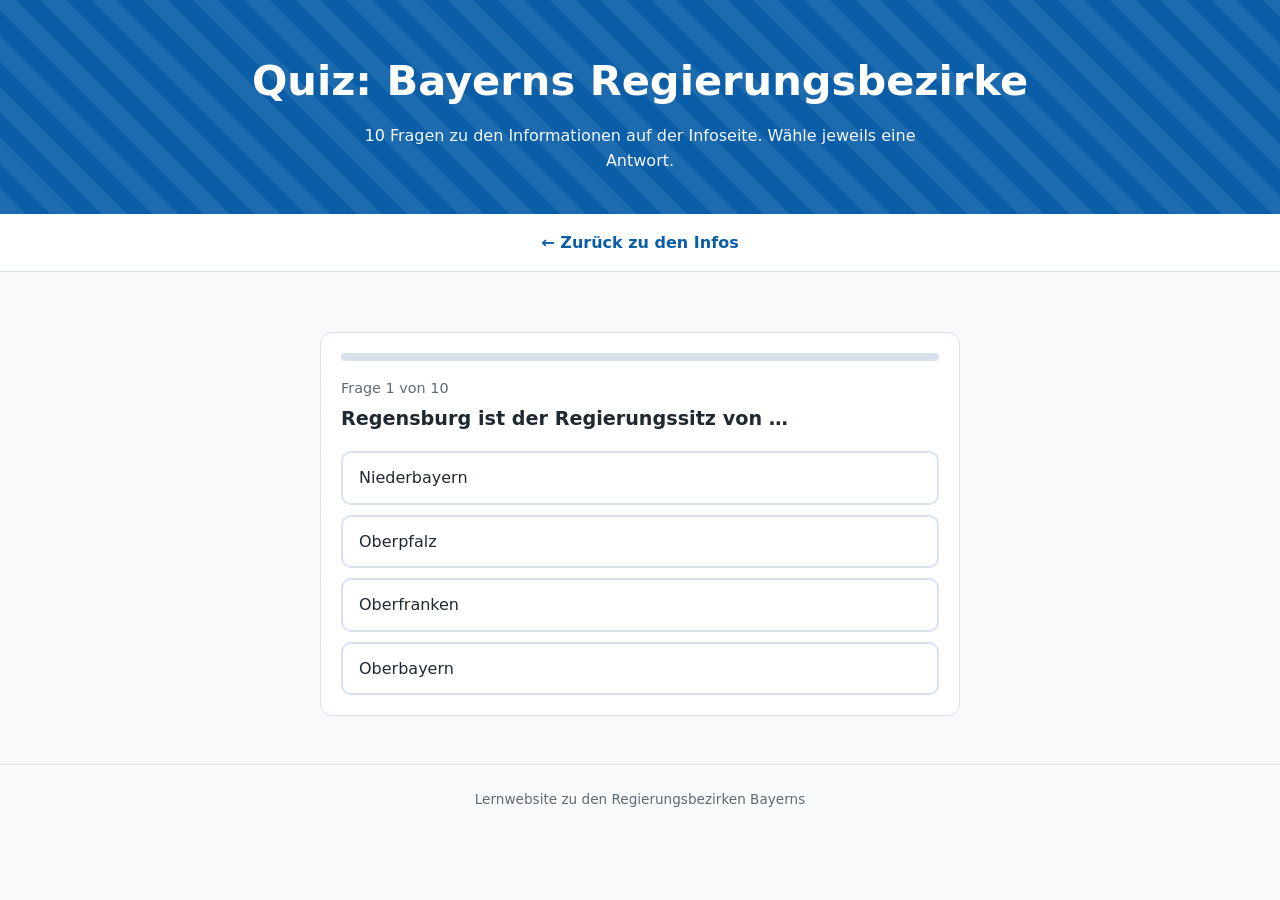
==== quiz.html @ 24406fff "Add files via upload" ====
<!DOCTYPE html>
<html lang="de">
<head>
<meta charset="UTF-8">
<meta name="viewport" content="width=device-width, initial-scale=1">
<title>Quiz: Bayerns Regierungsbezirke</title>
<link rel="stylesheet" href="style.css">
</head>
<body>

<header>
  <h1>Quiz: Bayerns Regierungsbezirke</h1>
  <p>10 Fragen zu den Informationen auf der Infoseite. Wähle jeweils eine Antwort.</p>
</header>

<nav>
  <a href="index.html">&larr; Zurück zu den Infos</a>
</nav>

<main>
  <section>
    <div class="quiz box" id="quiz-box"></div>
  </section>
</main>

<footer>
  Lernwebsite zu den Regierungsbezirken Bayerns
</footer>

<script>
  const fragen = [
    {
      frage: "Wie viele Regierungsbezirke hat Bayern?",
      antworten: ["5", "7", "9", "10"],
      richtig: 1,
      erklaerung: "Bayern hat sieben Regierungsbezirke."
    },
    {
      frage: "Welche Stadt ist der Regierungssitz von Mittelfranken?",
      antworten: ["Nürnberg", "Erlangen", "Ansbach", "Fürth"],
      richtig: 2,
      erklaerung: "Der Regierungssitz ist Ansbach – auch wenn Nürnberg die größte Stadt ist."
    },
    {
      frage: "Welcher Regierungsbezirk ist der größte (nach Fläche und Einwohnern)?",
      antworten: ["Schwaben", "Niederbayern", "Mittelfranken", "Oberbayern"],
      richtig: 3,
      erklaerung: "Oberbayern ist mit ca. 17.500 km² und rund 4,77 Mio. Einwohnern der größte Bezirk."
    },
    {
      frage: "Regensburg ist der Regierungssitz von …",
      antworten: ["Niederbayern", "Oberpfalz", "Oberfranken", "Oberbayern"],
      richtig: 1,
      erklaerung: "Regensburg ist der Sitz der Regierung der Oberpfalz."
    },
    {
      frage: "Welcher Regierungsbezirk ist für den Frankenwein im „Bocksbeutel“ bekannt?",
      antworten: ["Unterfranken", "Oberfranken", "Schwaben", "Oberpfalz"],
      richtig: 0,
      erklaerung: "Der Frankenwein wächst vor allem am Main in Unterfranken."
    },
    {
      frage: "In welchem Regierungsbezirk liegt Schloss Neuschwanstein?",
      antworten: ["Oberbayern", "Niederbayern", "Schwaben", "Mittelfranken"],
      richtig: 2,
      erklaerung: "Neuschwanstein liegt im Allgäu – und das gehört zu Schwaben."
    },
    {
      frage: "Welche Stadt ist der Regierungssitz von Oberfranken?",
      antworten: ["Bamberg", "Bayreuth", "Coburg", "Hof"],
      richtig: 1,
      erklaerung: "Regierungssitz ist Bayreuth, die Stadt der Richard-Wagner-Festspiele."
    },
    {
      frage: "In welchem Regierungsbezirk liegt der erste Nationalpark Deutschlands?",
      antworten: ["Oberbayern", "Oberpfalz", "Unterfranken", "Niederbayern"],
      richtig: 3,
      erklaerung: "Der Nationalpark Bayerischer Wald (1970) liegt in Niederbayern."
    },
    {
      frage: "Welche Stadt ist der Regierungssitz von Niederbayern?",
      antworten: ["Passau", "Straubing", "Landshut", "Deggendorf"],
      richtig: 2,
      erklaerung: "Der Regierungssitz von Niederbayern ist Landshut."
    },
    {
      frage: "Wie viele Regierungsbezirke tragen „Franken“ im Namen?",
      antworten: ["2", "3", "4", "1"],
      richtig: 1,
      erklaerung: "Drei: Unterfranken, Oberfranken und Mittelfranken."
    }
  ];

  const box = document.getElementById("quiz-box");
  let reihenfolge = [];
  let index = 0;
  let punkte = 0;

  function mischen(liste) {
    const kopie = liste.slice();
    for (let i = kopie.length - 1; i > 0; i--) {
      const j = Math.floor(Math.random() * (i + 1));
      [kopie[i], kopie[j]] = [kopie[j], kopie[i]];
    }
    return kopie;
  }

  function starten() {
    reihenfolge = mischen(fragen);
    index = 0;
    punkte = 0;
    zeigeFrage();
  }

  function zeigeFrage() {
    const f = reihenfolge[index];
    const prozent = (index / reihenfolge.length) * 100;
    box.innerHTML = `
      <div class="fortschritt"><div style="width:${prozent}%"></div></div>
      <p class="frage-nr">Frage ${index + 1} von ${reihenfolge.length}</p>
      <p class="frage">${f.frage}</p>
      <div class="antworten">
        ${f.antworten.map((a, i) => `<button data-i="${i}">${a}</button>`).join("")}
      </div>
      <div class="rueckmeldung" id="rueckmeldung"></div>
    `;
    box.querySelectorAll(".antworten button").forEach(btn => {
      btn.addEventListener("click", () => antworten(Number(btn.dataset.i)));
    });
  }

  function antworten(gewaehlt) {
    const f = reihenfolge[index];
    const knoepfe = box.querySelectorAll(".antworten button");
    knoepfe.forEach(b => b.disabled = true);
    knoepfe[f.richtig].classList.add("richtig");

    const rm = document.getElementById("rueckmeldung");
    if (gewaehlt === f.richtig) {
      punkte++;
      rm.className = "rueckmeldung richtig";
      rm.innerHTML = "<strong>Richtig!</strong> " + f.erklaerung;
    } else {
      knoepfe[gewaehlt].classList.add("falsch");
      rm.className = "rueckmeldung falsch";
      rm.innerHTML = "<strong>Leider falsch.</strong> " + f.erklaerung;
    }

    const weiter = document.createElement("button");
    weiter.className = "knopf";
    weiter.textContent = index < reihenfolge.length - 1 ? "Nächste Frage" : "Ergebnis anzeigen";
    weiter.addEventListener("click", () => {
      index++;
      if (index < reihenfolge.length) zeigeFrage(); else zeigeErgebnis();
    });
    box.appendChild(weiter);
  }

  function zeigeErgebnis() {
    let text;
    if (punkte === reihenfolge.length) text = "Perfekt! Du kennst Bayerns Regierungsbezirke ganz genau.";
    else if (punkte >= 7) text = "Sehr gut! Schau dir die Infos zu den Fragen, die du nicht wusstest, noch einmal an.";
    else if (punkte >= 4) text = "Gar nicht schlecht! Lies die Infos noch einmal und versuch es erneut.";
    else text = "Das war erst der Anfang. Lies die Infos in Ruhe durch und starte dann das Quiz neu.";

    box.innerHTML = `
      <div class="fortschritt"><div style="width:100%"></div></div>
      <div class="ergebnis">
        <p>Dein Ergebnis</p>
        <p class="punkte-gross">${punkte} / ${reihenfolge.length}</p>
        <p>${text}</p>
        <button class="knopf" id="neustart">Quiz neu starten</button>
        <p><a href="index.html">&larr; Zurück zu den Infos</a></p>
      </div>
    `;
    document.getElementById("neustart").addEventListener("click", starten);
  }

  starten();
</script>
</body>
</html>
---- style.css ----
:root {
  --blau: #0a5ea8;
  --blau-hell: #e8f1fa;
  --text: #1f2933;
  --grau: #5f6b76;
  --rand: #d9e2ec;
  --hintergrund: #f7f9fb;
  --karte: #ffffff;
  --richtig: #1e8e3e;
  --richtig-hell: #e6f4ea;
  --falsch: #c5221f;
  --falsch-hell: #fce8e6;
}
* { box-sizing: border-box; }
body {
  margin: 0;
  font-family: system-ui, -apple-system, "Segoe UI", Roboto, sans-serif;
  color: var(--text);
  background: var(--hintergrund);
  line-height: 1.6;
}
header {
  background: var(--blau);
  background-image: repeating-linear-gradient(45deg, rgba(255,255,255,.08) 0 18px, transparent 18px 36px);
  color: #fff;
  padding: 48px 16px 40px;
  text-align: center;
}
header h1 { margin: 0 0 8px; font-size: clamp(1.8rem, 5vw, 2.6rem); }
header p { margin: 0 auto; max-width: 620px; opacity: .95; }
nav {
  position: sticky; top: 0; z-index: 10;
  background: #fff; border-bottom: 1px solid var(--rand);
  display: flex; justify-content: center; gap: 8px; padding: 10px 16px;
}
nav a {
  color: var(--blau); text-decoration: none; font-weight: 600;
  padding: 6px 14px; border-radius: 999px;
}
nav a:hover { background: var(--blau-hell); }
main { max-width: 960px; margin: 0 auto; padding: 0 16px 48px; }
section { padding-top: 40px; }
h2 { font-size: 1.6rem; margin: 0 0 12px; }
h3 { margin: 0 0 4px; font-size: 1.25rem; }
.box {
  background: var(--karte); border: 1px solid var(--rand);
  border-radius: 12px; padding: 20px;
}
.merke {
  background: var(--blau-hell); border-left: 4px solid var(--blau);
  border-radius: 8px; padding: 14px 18px; margin-top: 16px;
}

/* Lageskizze */
.skizze-wrap { display: grid; gap: 20px; grid-template-columns: 1fr; margin-top: 20px; }
@media (min-width: 720px) { .skizze-wrap { grid-template-columns: 340px 1fr; align-items: start; } }
.skizze {
  display: grid; grid-template-columns: repeat(3, 1fr); grid-template-rows: repeat(4, 64px);
  gap: 4px; max-width: 340px; margin: 0 auto; width: 100%;
}
.skizze a {
  display: flex; align-items: center; justify-content: center; text-align: center;
  color: #fff; text-decoration: none; font-weight: 600; font-size: .85rem;
  border-radius: 6px; padding: 4px; transition: transform .15s, filter .15s;
}
.skizze a:hover { transform: scale(1.03); filter: brightness(1.1); }
.uf { background: #7b5ea7; grid-area: 1 / 1 / 2 / 2; }
.of { background: #c0392b; grid-area: 1 / 2 / 2 / 4; }
.mf { background: #d35400; grid-area: 2 / 1 / 3 / 2; }
.opf { background: #16a085; grid-area: 2 / 2 / 3 / 4; }
.sw { background: #2c7a3f; grid-area: 3 / 1 / 5 / 2; }
.obb { background: #0a5ea8; grid-area: 3 / 2 / 5 / 3; }
.nb { background: #2980b9; grid-area: 3 / 3 / 4 / 4; }
.obb2 { background: #0a5ea8; grid-area: 4 / 3 / 5 / 4; }
.skizze-hinweis { font-size: .8rem; color: var(--grau); text-align: center; margin-top: 6px; }

/* Karten der Bezirke */
.bezirke { display: grid; gap: 16px; grid-template-columns: 1fr; margin-top: 20px; }
@media (min-width: 720px) { .bezirke { grid-template-columns: 1fr 1fr; } }
.bezirk {
  background: var(--karte); border: 1px solid var(--rand); border-radius: 12px;
  padding: 18px 20px; border-top: 6px solid var(--farbe, var(--blau));
  scroll-margin-top: 70px;
}
.bezirk .sitz { color: var(--grau); margin: 0 0 12px; }
.fakten { display: flex; flex-wrap: wrap; gap: 8px; margin: 0 0 12px; padding: 0; list-style: none; }
.fakten li { background: var(--hintergrund); border: 1px solid var(--rand); border-radius: 999px; padding: 2px 12px; font-size: .9rem; }
.bezirk ul.punkte { margin: 0; padding-left: 20px; }

/* Quiz */
.quiz { max-width: 640px; margin: 20px auto 0; }
.fortschritt { height: 8px; background: var(--rand); border-radius: 999px; overflow: hidden; margin-bottom: 16px; }
.fortschritt div { height: 100%; background: var(--blau); width: 0; transition: width .3s; }
.frage-nr { color: var(--grau); font-size: .9rem; margin: 0 0 4px; }
.frage { font-size: 1.2rem; font-weight: 600; margin: 0 0 16px; }
.antworten { display: grid; gap: 10px; }
.antworten button {
  font: inherit; text-align: left; padding: 12px 16px; border-radius: 10px;
  border: 2px solid var(--rand); background: #fff; cursor: pointer; color: var(--text);
}
.antworten button:hover:not(:disabled) { border-color: var(--blau); background: var(--blau-hell); }
.antworten button:disabled { cursor: default; }
.antworten button.richtig { border-color: var(--richtig); background: var(--richtig-hell); }
.antworten button.falsch { border-color: var(--falsch); background: var(--falsch-hell); }
.rueckmeldung { margin-top: 14px; padding: 12px 16px; border-radius: 10px; display: none; }
.rueckmeldung.richtig { display: block; background: var(--richtig-hell); }
.rueckmeldung.falsch { display: block; background: var(--falsch-hell); }
.knopf {
  font: inherit; font-weight: 600; margin-top: 16px; padding: 10px 22px;
  border: none; border-radius: 10px; background: var(--blau); color: #fff; cursor: pointer;
}
.knopf:hover { filter: brightness(1.1); }
.ergebnis { text-align: center; }
.ergebnis .punkte-gross { font-size: 3rem; font-weight: 700; color: var(--blau); margin: 8px 0; }

footer { text-align: center; color: var(--grau); font-size: .85rem; padding: 24px 16px 40px; border-top: 1px solid var(--rand); }

/* Karte (Bild) */
.karte { margin: 20px 0 0; }
.karte img {
  display: block; width: 100%; max-width: 620px; height: auto; margin: 0 auto;
  background: #fff; border: 1px solid var(--rand); border-radius: 12px; padding: 8px;
}
.karte figcaption { font-size: .8rem; color: var(--grau); text-align: center; margin-top: 8px; }
.karte figcaption a { color: var(--grau); }
.karte .fehler { display: none; text-align: center; color: var(--grau); padding: 24px; }

/* Weiter zum Quiz */
.quiz-aufruf {
  margin-top: 40px; text-align: center; background: var(--blau-hell);
  border: 1px solid var(--rand); border-radius: 12px; padding: 28px 20px;
}
.quiz-aufruf h2 { margin-bottom: 6px; }
.quiz-aufruf p { margin: 0 0 16px; }
a.knopf { display: inline-block; text-decoration: none; font-size: 1.1rem; padding: 12px 28px; }
nav a.nav-knopf { background: var(--blau); color: #fff; }
nav a.nav-knopf:hover { background: var(--blau); filter: brightness(1.1); }
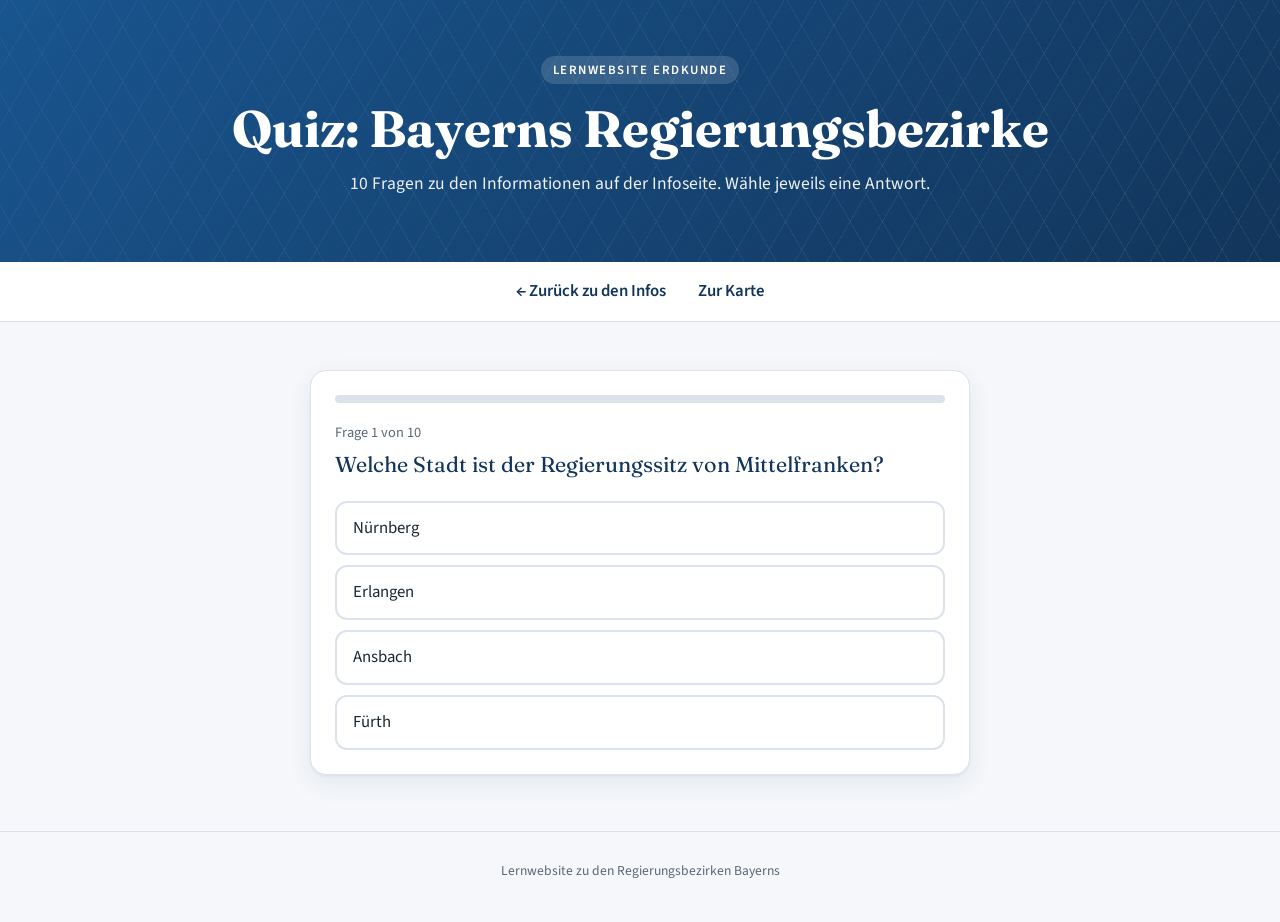
==== commit 1c7c044b: "Add files via upload" ====
--- a/quiz.html
+++ b/quiz.html
@@ -4,17 +4,22 @@
 <meta charset="UTF-8">
 <meta name="viewport" content="width=device-width, initial-scale=1">
 <title>Quiz: Bayerns Regierungsbezirke</title>
+<link rel="preconnect" href="https://fonts.googleapis.com">
+<link rel="preconnect" href="https://fonts.gstatic.com" crossorigin>
+<link href="https://fonts.googleapis.com/css2?family=Fraunces:opsz,wght@9..144,600;9..144,700&family=Source+Sans+3:wght@400;600;700&display=swap" rel="stylesheet">
 <link rel="stylesheet" href="style.css">
 </head>
 <body>
 
 <header>
+  <span class="vorzeile">Lernwebsite Erdkunde</span>
   <h1>Quiz: Bayerns Regierungsbezirke</h1>
   <p>10 Fragen zu den Informationen auf der Infoseite. Wähle jeweils eine Antwort.</p>
 </header>
 
 <nav>
   <a href="index.html">&larr; Zurück zu den Infos</a>
+  <a href="index.html#karte">Zur Karte</a>
 </nav>
 
 <main>
--- a/style.css
+++ b/style.css
@@ -1,137 +1,221 @@
 :root {
-  --blau: #0a5ea8;
-  --blau-hell: #e8f1fa;
-  --text: #1f2933;
-  --grau: #5f6b76;
-  --rand: #d9e2ec;
-  --hintergrund: #f7f9fb;
+  --navy: #12355b;
+  --blau: #1f6fb8;
+  --blau-hell: #e7f0fa;
+  --text: #1c2733;
+  --grau: #5b6876;
+  --rand: #dce3ec;
+  --hintergrund: #f5f7fa;
   --karte: #ffffff;
   --richtig: #1e8e3e;
   --richtig-hell: #e6f4ea;
   --falsch: #c5221f;
   --falsch-hell: #fce8e6;
+  --schatten: 0 1px 2px rgba(18, 53, 91, .06), 0 8px 24px rgba(18, 53, 91, .08);
+  --radius: 16px;
+  --titel: "Fraunces", Georgia, "Times New Roman", serif;
 }
 * { box-sizing: border-box; }
+html { scroll-behavior: smooth; }
 body {
   margin: 0;
-  font-family: system-ui, -apple-system, "Segoe UI", Roboto, sans-serif;
+  font-family: "Source Sans 3", system-ui, -apple-system, "Segoe UI", Roboto, sans-serif;
+  font-size: 1.05rem;
   color: var(--text);
   background: var(--hintergrund);
   line-height: 1.6;
 }
+h1, h2, h3 { font-family: var(--titel); line-height: 1.2; color: var(--navy); }
+a { color: var(--blau); }
+
+/* Kopfbereich mit Rautenmuster */
 header {
-  background: var(--blau);
-  background-image: repeating-linear-gradient(45deg, rgba(255,255,255,.08) 0 18px, transparent 18px 36px);
+  position: relative;
   color: #fff;
-  padding: 48px 16px 40px;
+  padding: 56px 16px 64px;
   text-align: center;
-}
-header h1 { margin: 0 0 8px; font-size: clamp(1.8rem, 5vw, 2.6rem); }
-header p { margin: 0 auto; max-width: 620px; opacity: .95; }
+  background-color: var(--navy);
+  background-image:
+    linear-gradient(135deg, rgba(31, 111, 184, .55), rgba(18, 53, 91, 0)),
+    repeating-linear-gradient(60deg, rgba(255,255,255,.07) 0 1px, transparent 1px 28px),
+    repeating-linear-gradient(-60deg, rgba(255,255,255,.07) 0 1px, transparent 1px 28px);
+}
+header .vorzeile {
+  display: inline-block; font-size: .8rem; font-weight: 600; letter-spacing: .12em;
+  text-transform: uppercase; background: rgba(255,255,255,.14); padding: 4px 12px;
+  border-radius: 999px; margin-bottom: 14px;
+}
+header h1 { color: #fff; margin: 0 0 10px; font-size: clamp(2rem, 6vw, 3.2rem); font-weight: 700; }
+header p { margin: 0 auto; max-width: 620px; opacity: .92; font-size: 1.1rem; }
+
 nav {
   position: sticky; top: 0; z-index: 10;
-  background: #fff; border-bottom: 1px solid var(--rand);
-  display: flex; justify-content: center; gap: 8px; padding: 10px 16px;
-}
+  background: rgba(255,255,255,.92); backdrop-filter: blur(8px);
+  border-bottom: 1px solid var(--rand);
+  display: flex; justify-content: center; flex-wrap: wrap; gap: 4px; padding: 10px 16px;
+}
+@media (max-width: 520px) { nav a { padding: 4px 10px; font-size: .95rem; } }
 nav a {
-  color: var(--blau); text-decoration: none; font-weight: 600;
+  color: var(--navy); text-decoration: none; font-weight: 600;
   padding: 6px 14px; border-radius: 999px;
 }
 nav a:hover { background: var(--blau-hell); }
-main { max-width: 960px; margin: 0 auto; padding: 0 16px 48px; }
-section { padding-top: 40px; }
-h2 { font-size: 1.6rem; margin: 0 0 12px; }
-h3 { margin: 0 0 4px; font-size: 1.25rem; }
+nav a.nav-knopf { background: var(--blau); color: #fff; }
+nav a.nav-knopf:hover { background: var(--navy); }
+
+main { max-width: 1040px; margin: 0 auto; padding: 0 16px 56px; }
+section { padding-top: 48px; scroll-margin-top: 56px; }
+h2 { font-size: clamp(1.5rem, 4vw, 2rem); margin: 0 0 6px; }
+.einleitung { color: var(--grau); margin: 0 0 20px; max-width: 680px; }
+
 .box {
   background: var(--karte); border: 1px solid var(--rand);
-  border-radius: 12px; padding: 20px;
-}
+  border-radius: var(--radius); padding: 24px; box-shadow: var(--schatten);
+}
+
+/* Kennzahlen */
+.zahlen {
+  display: grid; gap: 12px; grid-template-columns: repeat(2, 1fr);
+  margin: 28px auto 0; max-width: 860px;
+}
+@media (min-width: 720px) { .zahlen { grid-template-columns: repeat(4, 1fr); } }
+.zahl {
+  background: var(--karte); border: 1px solid var(--rand); border-radius: 14px;
+  padding: 14px 16px; text-align: center; box-shadow: var(--schatten);
+}
+.zahl strong { display: block; font-family: var(--titel); font-size: 1.6rem; color: var(--navy); }
+.zahl span { font-size: .9rem; color: var(--grau); }
+
+.zweispaltig { display: grid; gap: 20px; grid-template-columns: 1fr; }
+@media (min-width: 820px) { .zweispaltig { grid-template-columns: 3fr 2fr; } }
 .merke {
-  background: var(--blau-hell); border-left: 4px solid var(--blau);
-  border-radius: 8px; padding: 14px 18px; margin-top: 16px;
-}
-
-/* Lageskizze */
-.skizze-wrap { display: grid; gap: 20px; grid-template-columns: 1fr; margin-top: 20px; }
-@media (min-width: 720px) { .skizze-wrap { grid-template-columns: 340px 1fr; align-items: start; } }
-.skizze {
-  display: grid; grid-template-columns: repeat(3, 1fr); grid-template-rows: repeat(4, 64px);
-  gap: 4px; max-width: 340px; margin: 0 auto; width: 100%;
-}
-.skizze a {
-  display: flex; align-items: center; justify-content: center; text-align: center;
-  color: #fff; text-decoration: none; font-weight: 600; font-size: .85rem;
-  border-radius: 6px; padding: 4px; transition: transform .15s, filter .15s;
-}
-.skizze a:hover { transform: scale(1.03); filter: brightness(1.1); }
-.uf { background: #7b5ea7; grid-area: 1 / 1 / 2 / 2; }
-.of { background: #c0392b; grid-area: 1 / 2 / 2 / 4; }
-.mf { background: #d35400; grid-area: 2 / 1 / 3 / 2; }
-.opf { background: #16a085; grid-area: 2 / 2 / 3 / 4; }
-.sw { background: #2c7a3f; grid-area: 3 / 1 / 5 / 2; }
-.obb { background: #0a5ea8; grid-area: 3 / 2 / 5 / 3; }
-.nb { background: #2980b9; grid-area: 3 / 3 / 4 / 4; }
-.obb2 { background: #0a5ea8; grid-area: 4 / 3 / 5 / 4; }
-.skizze-hinweis { font-size: .8rem; color: var(--grau); text-align: center; margin-top: 6px; }
-
-/* Karten der Bezirke */
-.bezirke { display: grid; gap: 16px; grid-template-columns: 1fr; margin-top: 20px; }
-@media (min-width: 720px) { .bezirke { grid-template-columns: 1fr 1fr; } }
-.bezirk {
-  background: var(--karte); border: 1px solid var(--rand); border-radius: 12px;
-  padding: 18px 20px; border-top: 6px solid var(--farbe, var(--blau));
-  scroll-margin-top: 70px;
-}
-.bezirk .sitz { color: var(--grau); margin: 0 0 12px; }
-.fakten { display: flex; flex-wrap: wrap; gap: 8px; margin: 0 0 12px; padding: 0; list-style: none; }
-.fakten li { background: var(--hintergrund); border: 1px solid var(--rand); border-radius: 999px; padding: 2px 12px; font-size: .9rem; }
-.bezirk ul.punkte { margin: 0; padding-left: 20px; }
+  background: var(--blau-hell); border-radius: var(--radius); padding: 20px 22px;
+  border: 1px solid #cfe0f3;
+}
+.merke h3 { margin: 0 0 8px; font-size: 1.15rem; }
+.merke ul { margin: 0; padding-left: 20px; }
+
+/* Interaktive Karte */
+.kartenbereich { display: grid; gap: 20px; grid-template-columns: 1fr; align-items: start; }
+@media (min-width: 880px) { .kartenbereich { grid-template-columns: 1.25fr 1fr; } }
+.karte { padding: 16px; }
+.karte svg { display: block; width: 100%; height: auto; }
+.bezirk-flaeche {
+  fill: var(--farbe); stroke: #fff; stroke-width: 1.5; stroke-linejoin: round;
+  cursor: pointer; transition: filter .2s, opacity .2s;
+}
+.bezirk-flaeche:focus { outline: none; }
+.bezirk-flaeche:hover, .bezirk-flaeche:focus-visible { filter: brightness(1.12) saturate(1.1); outline: none; }
+.bezirk-flaeche:focus-visible { stroke: var(--navy); stroke-width: 3; }
+svg.hat-auswahl .bezirk-flaeche { opacity: .45; }
+svg.hat-auswahl .bezirk-flaeche.aktiv { opacity: 1; stroke: var(--navy); stroke-width: 3; }
+.donau { fill: none; stroke: #8ec5ef; stroke-width: 3; stroke-linecap: round; stroke-linejoin: round; pointer-events: none; }
+.donau-name { font-size: 10px; font-style: italic; fill: #2f6f9f; pointer-events: none; }
+.bezirk-name {
+  font-family: "Source Sans 3", system-ui, sans-serif; font-size: 13px; font-weight: 700;
+  fill: #fff; text-anchor: middle; pointer-events: none;
+  paint-order: stroke; stroke: rgba(0,0,0,.25); stroke-width: 3px;
+}
+.stadt-punkt { fill: #fff; stroke: var(--navy); stroke-width: 1.5; pointer-events: none; }
+.stadt-name {
+  font-size: 10.5px; font-weight: 600; fill: var(--navy); pointer-events: none;
+  paint-order: stroke; stroke: rgba(255,255,255,.85); stroke-width: 3px;
+}
+.legende { display: flex; align-items: center; gap: 14px; flex-wrap: wrap; font-size: .85rem; color: var(--grau); margin-top: 10px; }
+.legende i { display: inline-block; vertical-align: middle; margin-right: 6px; }
+.legende .l-punkt { width: 10px; height: 10px; border-radius: 50%; background: #fff; border: 2px solid var(--navy); }
+.legende .l-donau { width: 22px; height: 4px; border-radius: 2px; background: #8ec5ef; }
+
+.infopanel { overflow: hidden; padding: 0; scroll-margin-top: 110px; }
+@media (min-width: 880px) { .infopanel { position: sticky; top: 72px; } }
+.panel-start { padding: 24px; }
+.panel-start h3 { margin: 0 0 6px; font-size: 1.3rem; }
+.panel-start p { margin: 0 0 16px; color: var(--grau); }
+.bezirk-knoepfe { display: flex; flex-wrap: wrap; gap: 8px; }
+.bezirk-knoepfe button {
+  font: inherit; font-size: .95rem; font-weight: 600; cursor: pointer;
+  border: 2px solid var(--farbe); color: var(--text); background: #fff;
+  border-radius: 999px; padding: 4px 14px; transition: background .15s;
+}
+.bezirk-knoepfe button:hover { background: var(--farbe); color: #fff; }
+.bezirk-knoepfe button.gesehen::after { content: " ✓"; }
+
+.panel-kopf { background: var(--farbe); color: #fff; padding: 20px 24px; }
+.panel-kopf h3 { color: #fff; margin: 0; font-size: 1.7rem; }
+.panel-kopf p { margin: 4px 0 0; opacity: .95; }
+.panel-inhalt { padding: 20px 24px 24px; }
+.panel-zahlen { display: grid; grid-template-columns: repeat(3, 1fr); gap: 8px; margin-bottom: 16px; }
+.panel-zahlen div { background: var(--hintergrund); border-radius: 10px; padding: 8px 10px; }
+.panel-zahlen strong { display: block; font-size: 1.05rem; color: var(--navy); }
+.panel-zahlen span { font-size: .78rem; color: var(--grau); }
+.panel-inhalt ul { margin: 0 0 18px; padding-left: 20px; }
+.panel-inhalt li { margin-bottom: 6px; }
+.panel-aktionen { display: flex; justify-content: space-between; gap: 8px; flex-wrap: wrap; }
+.knopf-klein {
+  font: inherit; font-weight: 600; font-size: .95rem; cursor: pointer;
+  border: 1px solid var(--rand); background: #fff; color: var(--navy);
+  border-radius: 10px; padding: 8px 14px;
+}
+.knopf-klein:hover { background: var(--blau-hell); }
+
+.fortschritt-text { font-size: .9rem; color: var(--grau); margin: 14px 0 0; }
+.punkte-reihe { display: inline-flex; gap: 4px; vertical-align: middle; margin-left: 6px; }
+.punkte-reihe i { width: 10px; height: 10px; border-radius: 50%; background: var(--rand); }
+.punkte-reihe i.an { background: var(--farbe); }
+
+/* Übersichtstabelle */
+.tabelle-wrap { overflow-x: auto; padding: 0; }
+table { width: 100%; border-collapse: collapse; font-size: .98rem; }
+th, td { text-align: left; padding: 12px 16px; border-bottom: 1px solid var(--rand); white-space: nowrap; }
+th { font-size: .8rem; text-transform: uppercase; letter-spacing: .06em; color: var(--grau); background: var(--hintergrund); }
+td.zahl-spalte, th.zahl-spalte { text-align: right; }
+tr:last-child td { border-bottom: none; }
+.farbpunkt { display: inline-block; width: 12px; height: 12px; border-radius: 4px; background: var(--farbe); margin-right: 8px; vertical-align: -1px; }
+tbody tr { cursor: pointer; }
+tbody tr:hover { background: var(--blau-hell); }
+
+/* Aufruf zum Quiz */
+.quiz-aufruf {
+  margin-top: 56px; text-align: center; color: #fff; border-radius: var(--radius);
+  padding: 40px 20px; box-shadow: var(--schatten);
+  background: var(--navy) linear-gradient(135deg, rgba(31,111,184,.7), rgba(18,53,91,0));
+}
+.quiz-aufruf h2 { color: #fff; }
+.quiz-aufruf p { margin: 0 auto 20px; max-width: 520px; opacity: .92; }
+.knopf {
+  display: inline-block; font: inherit; font-weight: 700; font-size: 1.05rem;
+  padding: 12px 28px; border: none; border-radius: 12px; cursor: pointer;
+  background: var(--blau); color: #fff; text-decoration: none; margin-top: 16px;
+  transition: transform .15s, background .15s;
+}
+.knopf:hover { background: var(--navy); transform: translateY(-1px); }
+.quiz-aufruf .knopf { background: #fff; color: var(--navy); margin-top: 0; }
+.quiz-aufruf .knopf:hover { background: var(--blau-hell); }
 
 /* Quiz */
-.quiz { max-width: 640px; margin: 20px auto 0; }
-.fortschritt { height: 8px; background: var(--rand); border-radius: 999px; overflow: hidden; margin-bottom: 16px; }
+.quiz { max-width: 660px; margin: 0 auto; }
+.fortschritt { height: 8px; background: var(--rand); border-radius: 999px; overflow: hidden; margin-bottom: 18px; }
 .fortschritt div { height: 100%; background: var(--blau); width: 0; transition: width .3s; }
 .frage-nr { color: var(--grau); font-size: .9rem; margin: 0 0 4px; }
-.frage { font-size: 1.2rem; font-weight: 600; margin: 0 0 16px; }
+.frage { font-family: var(--titel); font-size: 1.35rem; color: var(--navy); margin: 0 0 18px; }
 .antworten { display: grid; gap: 10px; }
 .antworten button {
-  font: inherit; text-align: left; padding: 12px 16px; border-radius: 10px;
+  font: inherit; text-align: left; padding: 12px 16px; border-radius: 12px;
   border: 2px solid var(--rand); background: #fff; cursor: pointer; color: var(--text);
+  transition: border-color .15s, background .15s;
 }
 .antworten button:hover:not(:disabled) { border-color: var(--blau); background: var(--blau-hell); }
 .antworten button:disabled { cursor: default; }
 .antworten button.richtig { border-color: var(--richtig); background: var(--richtig-hell); }
 .antworten button.falsch { border-color: var(--falsch); background: var(--falsch-hell); }
-.rueckmeldung { margin-top: 14px; padding: 12px 16px; border-radius: 10px; display: none; }
+.rueckmeldung { margin-top: 14px; padding: 12px 16px; border-radius: 12px; display: none; }
 .rueckmeldung.richtig { display: block; background: var(--richtig-hell); }
 .rueckmeldung.falsch { display: block; background: var(--falsch-hell); }
-.knopf {
-  font: inherit; font-weight: 600; margin-top: 16px; padding: 10px 22px;
-  border: none; border-radius: 10px; background: var(--blau); color: #fff; cursor: pointer;
-}
-.knopf:hover { filter: brightness(1.1); }
 .ergebnis { text-align: center; }
-.ergebnis .punkte-gross { font-size: 3rem; font-weight: 700; color: var(--blau); margin: 8px 0; }
-
-footer { text-align: center; color: var(--grau); font-size: .85rem; padding: 24px 16px 40px; border-top: 1px solid var(--rand); }
-
-/* Karte (Bild) */
-.karte { margin: 20px 0 0; }
-.karte img {
-  display: block; width: 100%; max-width: 620px; height: auto; margin: 0 auto;
-  background: #fff; border: 1px solid var(--rand); border-radius: 12px; padding: 8px;
-}
-.karte figcaption { font-size: .8rem; color: var(--grau); text-align: center; margin-top: 8px; }
-.karte figcaption a { color: var(--grau); }
-.karte .fehler { display: none; text-align: center; color: var(--grau); padding: 24px; }
-
-/* Weiter zum Quiz */
-.quiz-aufruf {
-  margin-top: 40px; text-align: center; background: var(--blau-hell);
-  border: 1px solid var(--rand); border-radius: 12px; padding: 28px 20px;
-}
-.quiz-aufruf h2 { margin-bottom: 6px; }
-.quiz-aufruf p { margin: 0 0 16px; }
-a.knopf { display: inline-block; text-decoration: none; font-size: 1.1rem; padding: 12px 28px; }
-nav a.nav-knopf { background: var(--blau); color: #fff; }
-nav a.nav-knopf:hover { background: var(--blau); filter: brightness(1.1); }
+.ergebnis .punkte-gross { font-family: var(--titel); font-size: 3.4rem; font-weight: 700; color: var(--blau); margin: 8px 0; }
+
+footer { text-align: center; color: var(--grau); font-size: .85rem; padding: 28px 16px 40px; border-top: 1px solid var(--rand); }
+
+@media (prefers-reduced-motion: reduce) {
+  * { transition: none !important; scroll-behavior: auto !important; }
+}
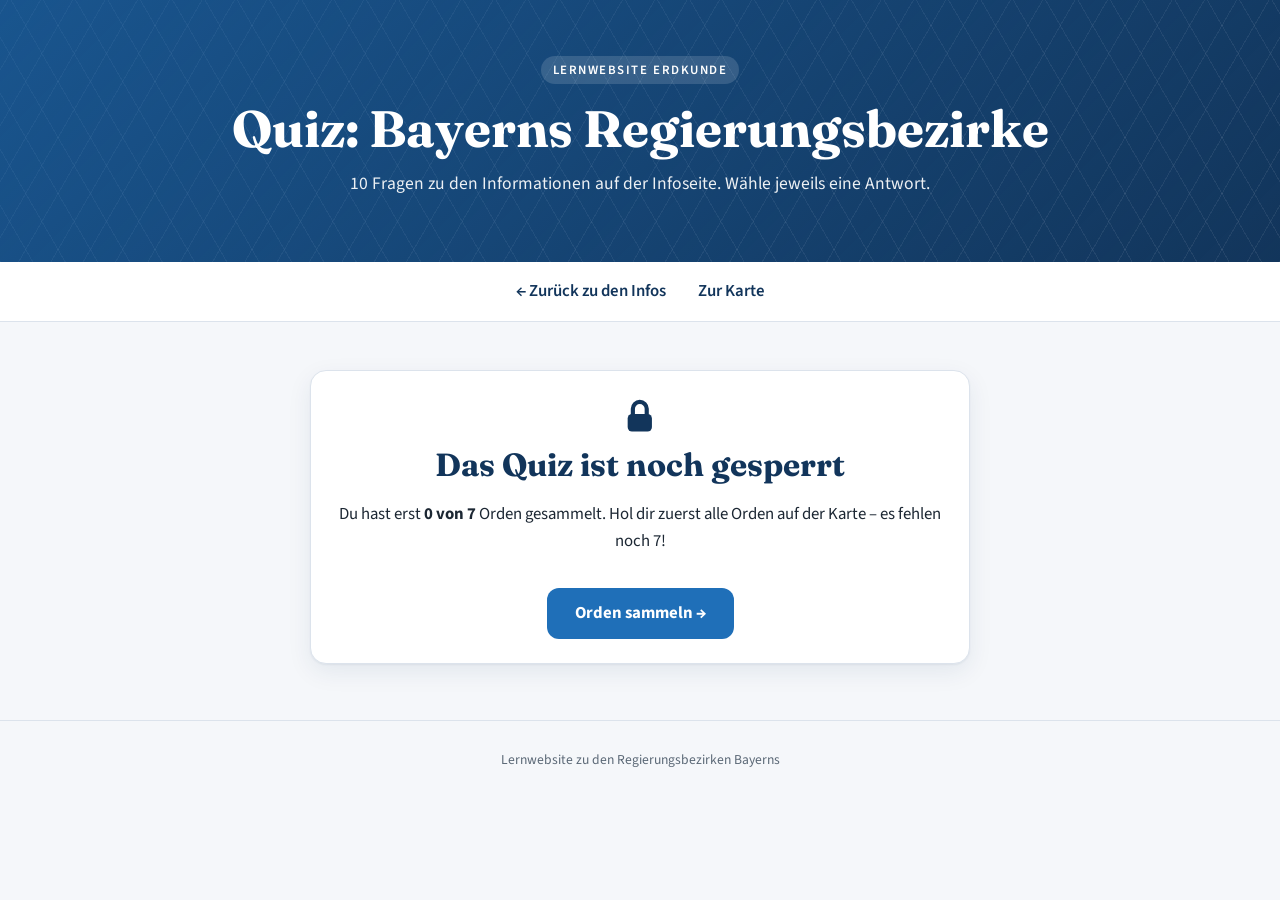
==== commit 223633a2: "Add files via upload" ====
--- a/quiz.html
+++ b/quiz.html
@@ -181,7 +181,29 @@
     document.getElementById("neustart").addEventListener("click", starten);
   }
 
-  starten();
+  // Das Quiz ist erst freigeschaltet, wenn auf der Infoseite alle 7 Orden gesammelt wurden.
+  // Kann der Browser nichts speichern, bleibt das Quiz offen, damit niemand ausgesperrt wird.
+  function entdeckteBezirke() {
+    try {
+      const liste = JSON.parse(localStorage.getItem("bayern-regierungsbezirke-entdeckt") || "[]");
+      return Array.isArray(liste) ? new Set(liste).size : 0;
+    } catch (e) { return 7; }
+  }
+
+  function zeigeGesperrt(anzahl) {
+    const rest = 7 - anzahl;
+    box.innerHTML = `
+      <div class="quiz-gesperrt">
+        <div class="schloss-gross"><svg class="schloss" viewBox="0 0 24 24" aria-hidden="true"><rect x="5" y="11" width="14" height="10" rx="2.5" fill="currentColor"/><path d="M8 11V8a4 4 0 0 1 8 0v3" fill="none" stroke="currentColor" stroke-width="2.4" stroke-linecap="round"/></svg></div>
+        <h2>Das Quiz ist noch gesperrt</h2>
+        <p>Du hast erst <strong>${anzahl} von 7</strong> Orden gesammelt.
+           Hol dir zuerst alle Orden auf der Karte – es fehlen noch ${rest}!</p>
+        <a class="knopf" href="index.html#karte">Orden sammeln &rarr;</a>
+      </div>`;
+  }
+
+  const anzahl = entdeckteBezirke();
+  if (anzahl >= 7) starten(); else zeigeGesperrt(anzahl);
 </script>
 </body>
 </html>
--- a/style.css
+++ b/style.css
@@ -216,6 +216,160 @@
 
 footer { text-align: center; color: var(--grau); font-size: .85rem; padding: 28px 16px 40px; border-top: 1px solid var(--rand); }
 
+
+/* ---------- Entdecker-Fortschritt ---------- */
+.entdecker {
+  margin-bottom: 20px; padding: 22px 24px 20px;
+  border: 2px solid var(--rand); transition: border-color .4s, background .4s;
+}
+.entdecker.fertig { border-color: #9fd3ad; background: linear-gradient(180deg, #f1faf3, #fff); }
+.entdecker-kopf { display: flex; align-items: center; gap: 18px; flex-wrap: wrap; margin-bottom: 18px; }
+.zaehler {
+  display: flex; align-items: baseline; gap: 4px; flex: none;
+  background: var(--navy); color: #fff; border-radius: 18px; padding: 10px 18px;
+  font-family: var(--titel); box-shadow: var(--schatten);
+}
+.entdecker.fertig .zaehler { background: var(--richtig); }
+.zaehler-zahl { display: inline-block; font-size: 2.6rem; font-weight: 700; line-height: 1; }
+.zaehler-von { font-size: 1.2rem; opacity: .8; }
+.entdecker-text { flex: 1 1 160px; }
+.entdecker-text h3 { margin: 0 0 2px; font-size: 1.35rem; }
+.entdecker-text p { margin: 0; color: var(--grau); }
+.entdecker-text p strong { color: var(--text); }
+.zuruecksetzen {
+  font: inherit; font-size: .85rem; color: var(--grau); background: none; border: none;
+  text-decoration: underline; cursor: pointer; padding: 4px; margin-left: auto;
+}
+.zuruecksetzen:hover { color: var(--navy); }
+
+.huepfen { animation: huepfen .5s cubic-bezier(.3,1.6,.5,1); }
+@keyframes huepfen { 0% { transform: scale(1); } 45% { transform: scale(1.45); } 100% { transform: scale(1); } }
+.einblenden { animation: einblenden .4s ease-out; }
+@keyframes einblenden { from { opacity: 0; transform: translateY(6px); } to { opacity: 1; transform: none; } }
+.wackeln { animation: wackeln .55s ease-in-out; }
+@keyframes wackeln {
+  0%, 100% { transform: translateX(0); } 20% { transform: translateX(-9px); }
+  40% { transform: translateX(8px); } 60% { transform: translateX(-6px); } 80% { transform: translateX(4px); }
+}
+.bezirk-flaeche.aufleuchten { animation: aufleuchten .9s ease-out; }
+@keyframes aufleuchten {
+  0% { filter: brightness(1); } 30% { filter: brightness(1.45) saturate(1.2); } 100% { filter: brightness(1); }
+}
+.neu-abzeichen {
+  display: inline-block; font-size: .75rem; font-weight: 700; letter-spacing: .06em; text-transform: uppercase;
+  background: rgba(255,255,255,.25); border-radius: 999px; padding: 2px 10px; margin-bottom: 6px;
+  animation: huepfen .5s .1s cubic-bezier(.3,1.6,.5,1) both;
+}
+
+/* Schloss und gesperrtes Quiz */
+.schloss { width: 1em; height: 1em; vertical-align: -.12em; }
+nav a.nav-knopf.gesperrt { background: #e4e9f0; color: var(--grau); }
+nav a.nav-knopf.gesperrt:hover { background: #d8dfe8; }
+nav a.nav-knopf.freigeschaltet { animation: freigeschaltet-nav 1.2s ease-out 2; }
+@keyframes freigeschaltet-nav {
+  0% { box-shadow: 0 0 0 0 rgba(31,111,184,.7); } 100% { box-shadow: 0 0 0 14px rgba(31,111,184,0); }
+}
+.schloss-gross { font-size: 2.6rem; line-height: 1; margin-bottom: 6px; }
+.quiz-aufruf { transition: filter .5s; }
+.quiz-aufruf.gesperrt { background: #5d6f83 linear-gradient(135deg, rgba(255,255,255,.08), rgba(0,0,0,0)); }
+.quiz-aufruf.gesperrt .knopf { background: rgba(255,255,255,.18); color: #fff; cursor: not-allowed; }
+.quiz-aufruf.gesperrt .knopf:hover { transform: none; }
+.quiz-aufruf.freigeschaltet .schloss-gross { animation: huepfen .7s cubic-bezier(.3,1.6,.5,1) 2; }
+.quiz-aufruf.freigeschaltet .knopf { animation: freigeschaltet-nav 1.2s .3s ease-out 3; }
+
+/* Konfetti */
+.konfetti { position: fixed; inset: 0; pointer-events: none; overflow: hidden; z-index: 50; }
+.konfetti span {
+  position: absolute; top: -20px; border-radius: 2px; opacity: .95;
+  animation-name: konfetti-fall; animation-timing-function: cubic-bezier(.25,.6,.5,1); animation-fill-mode: forwards;
+}
+@keyframes konfetti-fall {
+  to { transform: translate(var(--drift), 105vh) rotate(720deg); opacity: .9; }
+}
+
+/* Gesperrte Quizseite */
+.quiz-gesperrt { text-align: center; }
+.quiz-gesperrt .schloss-gross { color: var(--navy); }
+.quiz-gesperrt h2 { margin-bottom: 8px; }
+
+
+/* ---------- Orden ---------- */
+.orden {
+  --grund: #d9dfe7; --rand-farbe: #c3ccd7; color: #b1bccb;
+  display: block; position: relative;
+}
+.orden.an { --grund: var(--farbe); --rand-farbe: color-mix(in srgb, var(--farbe) 60%, #000); color: #fff; }
+.orden svg { display: block; width: 100%; height: auto; overflow: visible; }
+.orden .orden-icon { fill: currentColor; }
+
+.orden-leiste { display: grid; grid-template-columns: repeat(7, 1fr); gap: 10px; }
+@media (max-width: 640px) { .orden-leiste { grid-template-columns: repeat(4, 1fr); row-gap: 14px; } }
+.orden-platz {
+  font: inherit; background: none; border: none; padding: 4px 2px; cursor: pointer;
+  text-align: center; border-radius: 12px; color: inherit; transition: background .2s;
+}
+.orden-platz:hover { background: var(--blau-hell); }
+.orden-platz .orden { width: 100%; max-width: 76px; margin: 0 auto; transition: transform .2s; }
+.orden-platz:hover .orden { transform: translateY(-3px) rotate(-4deg); }
+.orden-platz .orden:not(.an) { opacity: .75; }
+.orden-platz .orden-titel { display: block; margin-top: 6px; font-size: .8rem; font-weight: 700; color: var(--grau); line-height: 1.2; }
+.orden-platz .orden-bezirk { display: block; font-size: .72rem; color: var(--grau); opacity: .8; }
+.orden-platz.verdient .orden-titel { color: var(--text); }
+@media (max-width: 640px) { .orden-platz .orden-bezirk { display: none; } }
+
+/* Verleihung */
+.orden.verleihen { animation: verleihen 1s cubic-bezier(.2,1.4,.4,1); }
+@keyframes verleihen {
+  0% { transform: scale(.2) rotate(-200deg); opacity: 0; }
+  60% { transform: scale(1.25) rotate(12deg); opacity: 1; }
+  100% { transform: scale(1) rotate(0); }
+}
+.orden.verleihen::after {
+  content: ""; position: absolute; inset: -6%; border-radius: 50%;
+  box-shadow: 0 0 0 0 var(--farbe); animation: strahlen 1.1s .45s ease-out;
+  pointer-events: none;
+}
+@keyframes strahlen { from { box-shadow: 0 0 0 0 color-mix(in srgb, var(--farbe) 70%, transparent); } to { box-shadow: 0 0 0 26px transparent; } }
+.funke {
+  position: absolute; left: 50%; top: 42%; width: 7px; height: 7px; border-radius: 50%;
+  background: var(--farbe); pointer-events: none; opacity: 0;
+  animation: funke .8s .5s ease-out forwards;
+}
+@keyframes funke {
+  0% { opacity: 1; transform: translate(-50%, -50%) rotate(var(--winkel)) translateY(0) scale(1); }
+  100% { opacity: 0; transform: translate(-50%, -50%) rotate(var(--winkel)) translateY(-46px) scale(.4); }
+}
+
+/* Orden im Infokasten */
+.orden-bereich {
+  display: flex; align-items: center; gap: 14px; margin-top: 4px; margin-bottom: 18px;
+  background: var(--hintergrund); border-radius: 14px; padding: 12px 14px;
+}
+.orden-bereich .orden { width: 64px; flex: none; }
+.orden-bereich p { margin: 0; font-size: .95rem; }
+.orden-bereich strong { color: var(--navy); }
+.abholen {
+  position: relative; overflow: hidden; display: inline-flex; align-items: center; gap: 8px;
+  font: inherit; font-weight: 700; margin-top: 8px; padding: 9px 16px; border-radius: 10px;
+  border: none; cursor: pointer; background: var(--farbe); color: #fff;
+  box-shadow: 0 4px 12px color-mix(in srgb, var(--farbe) 35%, transparent);
+  transition: transform .15s;
+}
+.abholen:hover:not(:disabled) { transform: translateY(-1px) scale(1.02); }
+.abholen:disabled { cursor: wait; background: #c9d1db; box-shadow: none; color: #fff; }
+.abholen:disabled::before {
+  content: ""; position: absolute; inset: 0; background: var(--farbe); opacity: .85;
+  transform-origin: left; transform: scaleX(0); animation: lesen var(--lesezeit) linear forwards;
+}
+.abholen span { position: relative; }
+@keyframes lesen { to { transform: scaleX(1); } }
+.abholen.bereit { animation: bereit 1.4s ease-in-out infinite; }
+@keyframes bereit {
+  0%, 100% { box-shadow: 0 4px 12px color-mix(in srgb, var(--farbe) 35%, transparent); }
+  50% { box-shadow: 0 0 0 6px color-mix(in srgb, var(--farbe) 25%, transparent); }
+}
+.orden-bereich.erhalten { background: color-mix(in srgb, var(--farbe) 12%, #fff); }
+
 @media (prefers-reduced-motion: reduce) {
-  * { transition: none !important; scroll-behavior: auto !important; }
-}
+  *, *::before, *::after { transition: none !important; animation: none !important; scroll-behavior: auto !important; }
+}
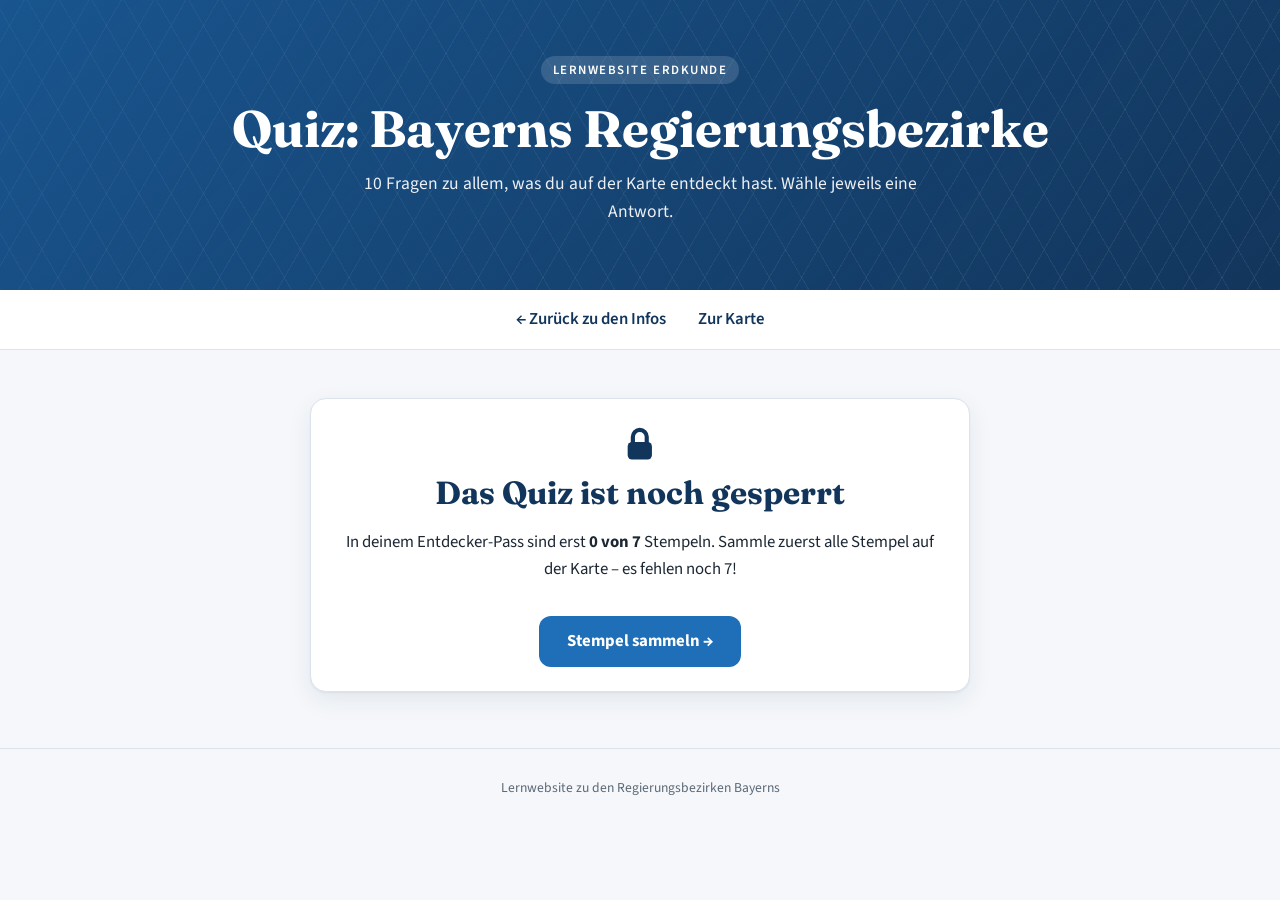
==== commit 289080e4: "Add files via upload" ====
--- a/quiz.html
+++ b/quiz.html
@@ -14,7 +14,7 @@
 <header>
   <span class="vorzeile">Lernwebsite Erdkunde</span>
   <h1>Quiz: Bayerns Regierungsbezirke</h1>
-  <p>10 Fragen zu den Informationen auf der Infoseite. Wähle jeweils eine Antwort.</p>
+  <p>10 Fragen zu allem, was du auf der Karte entdeckt hast. Wähle jeweils eine Antwort.</p>
 </header>
 
 <nav>
@@ -34,72 +34,104 @@
 
 <script>
   const fragen = [
-    {
-      frage: "Wie viele Regierungsbezirke hat Bayern?",
-      antworten: ["5", "7", "9", "10"],
-      richtig: 1,
-      erklaerung: "Bayern hat sieben Regierungsbezirke."
-    },
-    {
-      frage: "Welche Stadt ist der Regierungssitz von Mittelfranken?",
-      antworten: ["Nürnberg", "Erlangen", "Ansbach", "Fürth"],
-      richtig: 2,
-      erklaerung: "Der Regierungssitz ist Ansbach – auch wenn Nürnberg die größte Stadt ist."
-    },
-    {
-      frage: "Welcher Regierungsbezirk ist der größte (nach Fläche und Einwohnern)?",
-      antworten: ["Schwaben", "Niederbayern", "Mittelfranken", "Oberbayern"],
-      richtig: 3,
-      erklaerung: "Oberbayern ist mit ca. 17.500 km² und rund 4,77 Mio. Einwohnern der größte Bezirk."
-    },
-    {
-      frage: "Regensburg ist der Regierungssitz von …",
-      antworten: ["Niederbayern", "Oberpfalz", "Oberfranken", "Oberbayern"],
-      richtig: 1,
-      erklaerung: "Regensburg ist der Sitz der Regierung der Oberpfalz."
-    },
-    {
-      frage: "Welcher Regierungsbezirk ist für den Frankenwein im „Bocksbeutel“ bekannt?",
-      antworten: ["Unterfranken", "Oberfranken", "Schwaben", "Oberpfalz"],
-      richtig: 0,
-      erklaerung: "Der Frankenwein wächst vor allem am Main in Unterfranken."
-    },
-    {
-      frage: "In welchem Regierungsbezirk liegt Schloss Neuschwanstein?",
-      antworten: ["Oberbayern", "Niederbayern", "Schwaben", "Mittelfranken"],
-      richtig: 2,
-      erklaerung: "Neuschwanstein liegt im Allgäu – und das gehört zu Schwaben."
-    },
-    {
-      frage: "Welche Stadt ist der Regierungssitz von Oberfranken?",
-      antworten: ["Bamberg", "Bayreuth", "Coburg", "Hof"],
-      richtig: 1,
-      erklaerung: "Regierungssitz ist Bayreuth, die Stadt der Richard-Wagner-Festspiele."
-    },
-    {
-      frage: "In welchem Regierungsbezirk liegt der erste Nationalpark Deutschlands?",
-      antworten: ["Oberbayern", "Oberpfalz", "Unterfranken", "Niederbayern"],
-      richtig: 3,
-      erklaerung: "Der Nationalpark Bayerischer Wald (1970) liegt in Niederbayern."
-    },
-    {
-      frage: "Welche Stadt ist der Regierungssitz von Niederbayern?",
-      antworten: ["Passau", "Straubing", "Landshut", "Deggendorf"],
-      richtig: 2,
-      erklaerung: "Der Regierungssitz von Niederbayern ist Landshut."
-    },
-    {
-      frage: "Wie viele Regierungsbezirke tragen „Franken“ im Namen?",
-      antworten: ["2", "3", "4", "1"],
-      richtig: 1,
-      erklaerung: "Drei: Unterfranken, Oberfranken und Mittelfranken."
-    }
+    { frage: "Wie viele Regierungsbezirke hat Bayern?",
+      antworten: ["5", "7", "9", "10"], richtig: 1,
+      erklaerung: "Bayern hat sieben Regierungsbezirke." },
+    { frage: "Welche Stadt ist der Regierungssitz von Mittelfranken?",
+      antworten: ["Nürnberg", "Erlangen", "Ansbach", "Fürth"], richtig: 2,
+      erklaerung: "Der Regierungssitz ist Ansbach – auch wenn Nürnberg die größte Stadt ist." },
+    { frage: "Welcher Regierungsbezirk ist der größte (nach Fläche und Einwohnern)?",
+      antworten: ["Schwaben", "Niederbayern", "Mittelfranken", "Oberbayern"], richtig: 3,
+      erklaerung: "Oberbayern ist mit ca. 17.500 km² und rund 4,77 Mio. Einwohnern der größte Bezirk." },
+    { frage: "Regensburg ist der Regierungssitz von …",
+      antworten: ["Niederbayern", "Oberpfalz", "Oberfranken", "Oberbayern"], richtig: 1,
+      erklaerung: "Regensburg ist der Sitz der Regierung der Oberpfalz." },
+    { frage: "Welcher Regierungsbezirk ist für den Frankenwein im „Bocksbeutel“ bekannt?",
+      antworten: ["Unterfranken", "Oberfranken", "Schwaben", "Oberpfalz"], richtig: 0,
+      erklaerung: "Der Frankenwein wächst vor allem am Main in Unterfranken." },
+    { frage: "In welchem Regierungsbezirk liegt Schloss Neuschwanstein?",
+      antworten: ["Oberbayern", "Niederbayern", "Schwaben", "Mittelfranken"], richtig: 2,
+      erklaerung: "Neuschwanstein liegt im Allgäu – und das gehört zu Schwaben." },
+    { frage: "Welche Stadt ist der Regierungssitz von Oberfranken?",
+      antworten: ["Bamberg", "Bayreuth", "Coburg", "Hof"], richtig: 1,
+      erklaerung: "Regierungssitz ist Bayreuth, die Stadt der Richard-Wagner-Festspiele." },
+    { frage: "In welchem Regierungsbezirk liegt der erste Nationalpark Deutschlands?",
+      antworten: ["Oberbayern", "Oberpfalz", "Unterfranken", "Niederbayern"], richtig: 3,
+      erklaerung: "Der Nationalpark Bayerischer Wald (1970) liegt in Niederbayern." },
+    { frage: "Welche Stadt ist der Regierungssitz von Niederbayern?",
+      antworten: ["Passau", "Straubing", "Landshut", "Deggendorf"], richtig: 2,
+      erklaerung: "Der Regierungssitz von Niederbayern ist Landshut." },
+    { frage: "Wie viele Regierungsbezirke tragen „Franken“ im Namen?",
+      antworten: ["2", "3", "4", "1"], richtig: 1,
+      erklaerung: "Drei: Unterfranken, Oberfranken und Mittelfranken." },
   ];
 
+  /* Vier Stufen für die Auswertung */
+  const STUFEN = [
+    { ab: 100, klasse: "stufe-profi", titel: "Bayern-Profi!",
+      text: "Alle Fragen richtig! Du kennst Bayerns Regierungsbezirke wie deine Westentasche.",
+      bild: `<svg viewBox="0 0 160 160" aria-hidden="true">
+        <circle cx="80" cy="80" r="74" fill="#fff4d6"/>
+        <g class="strahlen" fill="#ffd25e" opacity=".55">
+          <path d="M80 6 86 40H74z"/><path d="M80 154 74 120h12z"/><path d="M6 80 40 74v12z"/><path d="M154 80 120 86V74z"/>
+          <path d="M28 28 52 52l-8 8z"/><path d="M132 132 108 108l8-8z"/><path d="M132 28 116 60l-8-8z"/><path d="M28 132 44 100l8 8z"/>
+        </g>
+        <path d="M50 46h60v14c0 22-13 38-30 38S50 82 50 60z" fill="#f2b51b"/>
+        <path d="M50 52H36c0 16 8 26 18 28" fill="none" stroke="#f2b51b" stroke-width="7" stroke-linecap="round"/>
+        <path d="M110 52h14c0 16-8 26-18 28" fill="none" stroke="#f2b51b" stroke-width="7" stroke-linecap="round"/>
+        <path d="M58 50h12v12c0 10 4 20 10 26-12-2-22-14-22-30z" fill="#fff" opacity=".35"/>
+        <rect x="72" y="96" width="16" height="14" fill="#e0a312"/>
+        <rect x="58" y="110" width="44" height="12" rx="3" fill="#c98b0b"/>
+        <rect x="52" y="122" width="56" height="10" rx="3" fill="#a87106"/>
+        <path d="M80 56l4.4 9 9.9 1.4-7.2 7 1.7 9.8L80 78.6l-8.8 4.6 1.7-9.8-7.2-7 9.9-1.4z" fill="#fff"/>
+        <g class="funkeln" fill="#ffb800">
+          <path d="M30 40l2 6 6 2-6 2-2 6-2-6-6-2 6-2z"/><path d="M128 36l1.6 4.4 4.4 1.6-4.4 1.6-1.6 4.4-1.6-4.4-4.4-1.6 4.4-1.6z"/>
+          <path d="M132 104l2 6 6 2-6 2-2 6-2-6-6-2 6-2z"/>
+        </g></svg>` },
+    { ab: 80, klasse: "stufe-super", titel: "Super gemacht!",
+      text: "Fast alles richtig – du bist schon richtig gut! Schau dir unten an, was noch nicht ganz geklappt hat.",
+      bild: `<svg viewBox="0 0 160 160" aria-hidden="true">
+        <circle cx="80" cy="80" r="74" fill="#e4effb"/>
+        <path d="M58 100 46 146l14-8 10 12 8-44z" fill="#1f6fb8"/><path d="M102 100l12 46-14-8-10 12-8-44z" fill="#12355b"/>
+        <path class="stern" d="M80 22l14.7 29.8 32.9 4.8-23.8 23.2 5.6 32.7L80 97l-29.4 15.5 5.6-32.7-23.8-23.2 32.9-4.8z" fill="#3a8be0"/>
+        <path d="M80 36l9.8 19.9 21.9 3.2-15.8 15.5 3.7 21.8L80 86.1 60.4 96.4l3.7-21.8-15.8-15.5 21.9-3.2z" fill="#fff" opacity=".25"/>
+        <g class="funkeln" fill="#3a8be0">
+          <path d="M28 46l2 6 6 2-6 2-2 6-2-6-6-2 6-2z"/><path d="M134 54l1.6 4.4 4.4 1.6-4.4 1.6-1.6 4.4-1.6-4.4-4.4-1.6 4.4-1.6z"/>
+        </g></svg>` },
+    { ab: 50, klasse: "stufe-gut", titel: "Gut gemacht!",
+      text: "Mehr als die Hälfte geschafft – du bist fast am Gipfel! Mit einem zweiten Blick auf die Karte klappt es noch besser.",
+      bild: `<svg viewBox="0 0 160 160" aria-hidden="true">
+        <circle cx="80" cy="80" r="74" fill="#e6f4ea"/>
+        <path d="M14 128 62 52l22 32 16-22 46 66z" fill="#4f9a57"/>
+        <path d="M62 52l10 16-6-2-6 6-6-4z" fill="#fff"/>
+        <path d="M30 124c14-6 22-14 30-24s20-14 30-22" fill="none" stroke="#fff" stroke-width="3" stroke-dasharray="5 5" stroke-linecap="round"/>
+        <line x1="90" y1="78" x2="90" y2="46" stroke="#12355b" stroke-width="3" stroke-linecap="round"/>
+        <path class="fahne" d="M91 47h22l-6 7 6 7H91z" fill="#d9604a"/>
+        <circle cx="90" cy="80" r="5" fill="#12355b"/>
+      </svg>` },
+    { ab: 0, klasse: "stufe-ueben", titel: "Weiter üben!",
+      text: "Das war erst der Anfang. Erkunde die Bezirke auf der Karte noch einmal in Ruhe – dann klappt es beim nächsten Versuch bestimmt besser!",
+      bild: `<svg viewBox="0 0 160 160" aria-hidden="true">
+        <circle cx="80" cy="80" r="74" fill="#fdeee2"/>
+        <circle cx="80" cy="80" r="46" fill="#fff" stroke="#e8963f" stroke-width="7"/>
+        <g fill="#e8963f" font-family="Georgia, serif" font-weight="700" font-size="13" text-anchor="middle">
+          <text x="80" y="47">N</text><text x="80" y="122">S</text><text x="117" y="85">O</text><text x="43" y="85">W</text>
+        </g>
+        <g class="nadel">
+          <polygon points="80,52 87,80 80,76 73,80" fill="#d9604a"/>
+          <polygon points="80,108 87,80 80,84 73,80" fill="#12355b"/>
+        </g>
+        <circle cx="80" cy="80" r="4.5" fill="#fff" stroke="#12355b" stroke-width="2"/>
+      </svg>` },
+  ];
+
   const box = document.getElementById("quiz-box");
+  const BUCHSTABEN = ["A", "B", "C", "D"];
+  const wenigBewegung = window.matchMedia("(prefers-reduced-motion: reduce)").matches;
   let reihenfolge = [];
   let index = 0;
   let punkte = 0;
+  let protokoll = [];
 
   function mischen(liste) {
     const kopie = liste.slice();
@@ -114,20 +146,30 @@
     reihenfolge = mischen(fragen);
     index = 0;
     punkte = 0;
+    protokoll = [];
     zeigeFrage();
+  }
+
+  function punkteLeiste() {
+    return `<div class="frage-punkte">${reihenfolge.map((_, i) => {
+      const p = protokoll[i];
+      const k = p ? (p.richtig ? "richtig" : "falsch") : (i === index ? "aktuell" : "");
+      return `<i class="${k}"></i>`;
+    }).join("")}</div>`;
   }
 
   function zeigeFrage() {
     const f = reihenfolge[index];
-    const prozent = (index / reihenfolge.length) * 100;
     box.innerHTML = `
-      <div class="fortschritt"><div style="width:${prozent}%"></div></div>
-      <p class="frage-nr">Frage ${index + 1} von ${reihenfolge.length}</p>
-      <p class="frage">${f.frage}</p>
+      <div class="frage-kopf">
+        <p class="frage-nr">Frage ${index + 1} von ${reihenfolge.length}</p>
+        ${punkteLeiste()}
+      </div>
+      <p class="frage einblenden">${f.frage}</p>
       <div class="antworten">
-        ${f.antworten.map((a, i) => `<button data-i="${i}">${a}</button>`).join("")}
+        ${f.antworten.map((a, i) => `<button data-i="${i}"><span class="buchstabe">${BUCHSTABEN[i]}</span>${a}</button>`).join("")}
       </div>
-      <div class="rueckmeldung" id="rueckmeldung"></div>
+      <div class="rueckmeldung" id="rueckmeldung" aria-live="polite"></div>
     `;
     box.querySelectorAll(".antworten button").forEach(btn => {
       btn.addEventListener("click", () => antworten(Number(btn.dataset.i)));
@@ -139,9 +181,12 @@
     const knoepfe = box.querySelectorAll(".antworten button");
     knoepfe.forEach(b => b.disabled = true);
     knoepfe[f.richtig].classList.add("richtig");
+    const richtig = gewaehlt === f.richtig;
+    protokoll[index] = { frage: f, gewaehlt, richtig };
+    box.querySelector(".frage-punkte").outerHTML = punkteLeiste();
 
     const rm = document.getElementById("rueckmeldung");
-    if (gewaehlt === f.richtig) {
+    if (richtig) {
       punkte++;
       rm.className = "rueckmeldung richtig";
       rm.innerHTML = "<strong>Richtig!</strong> " + f.erklaerung;
@@ -153,37 +198,102 @@
 
     const weiter = document.createElement("button");
     weiter.className = "knopf";
-    weiter.textContent = index < reihenfolge.length - 1 ? "Nächste Frage" : "Ergebnis anzeigen";
+    weiter.textContent = index < reihenfolge.length - 1 ? "Nächste Frage →" : "Zur Auswertung →";
     weiter.addEventListener("click", () => {
       index++;
       if (index < reihenfolge.length) zeigeFrage(); else zeigeErgebnis();
     });
     box.appendChild(weiter);
+    weiter.focus({ preventScroll: true });
   }
 
   function zeigeErgebnis() {
-    let text;
-    if (punkte === reihenfolge.length) text = "Perfekt! Du kennst Bayerns Regierungsbezirke ganz genau.";
-    else if (punkte >= 7) text = "Sehr gut! Schau dir die Infos zu den Fragen, die du nicht wusstest, noch einmal an.";
-    else if (punkte >= 4) text = "Gar nicht schlecht! Lies die Infos noch einmal und versuch es erneut.";
-    else text = "Das war erst der Anfang. Lies die Infos in Ruhe durch und starte dann das Quiz neu.";
+    const gesamt = reihenfolge.length;
+    const prozent = Math.round(punkte / gesamt * 100);
+    const stufe = STUFEN.find(s => prozent >= s.ab);
+    const umfang = 2 * Math.PI * 52;
 
     box.innerHTML = `
-      <div class="fortschritt"><div style="width:100%"></div></div>
-      <div class="ergebnis">
-        <p>Dein Ergebnis</p>
-        <p class="punkte-gross">${punkte} / ${reihenfolge.length}</p>
-        <p>${text}</p>
-        <button class="knopf" id="neustart">Quiz neu starten</button>
-        <p><a href="index.html">&larr; Zurück zu den Infos</a></p>
+      <div class="ergebnis ${stufe.klasse}">
+        <div class="ergebnis-oben">
+          <div class="ergebnis-bild">${stufe.bild}</div>
+          <div class="ring">
+            <svg viewBox="0 0 120 120" aria-hidden="true">
+              <circle cx="60" cy="60" r="52" class="ring-spur"/>
+              <circle cx="60" cy="60" r="52" class="ring-wert" stroke-dasharray="${umfang}" stroke-dashoffset="${umfang}"/>
+            </svg>
+            <div class="ring-text"><strong id="ring-zahl">0</strong><span>von ${gesamt}</span></div>
+          </div>
+        </div>
+        <p class="ergebnis-stufe">${prozent} % richtig</p>
+        <h2>${stufe.titel}</h2>
+        <p class="ergebnis-text">${stufe.text}</p>
+        <div class="stufen-skala" aria-label="Bewertungsstufen">
+          ${STUFEN.slice().reverse().map(s => `<span class="${s === stufe ? "an" : ""} ${s.klasse}">${s.ab === 100 ? "100 %" : s.ab === 0 ? "unter 50 %" : `ab ${s.ab} %`}</span>`).join("")}
+        </div>
+        <div class="ergebnis-knoepfe">
+          <button class="knopf" id="neustart">Quiz nochmal spielen</button>
+          <a class="knopf knopf-hell" href="index.html#karte">Zurück zur Karte</a>
+        </div>
+        <details class="auswertung" ${prozent < 100 ? "open" : ""}>
+          <summary>Deine Antworten ansehen</summary>
+          <ol>
+            ${protokoll.map(p => `
+              <li class="${p.richtig ? "richtig" : "falsch"}">
+                <span class="symbol">${p.richtig ? "✓" : "✗"}</span>
+                <div>
+                  <strong>${p.frage.frage}</strong>
+                  ${p.richtig
+                    ? `<span>Deine Antwort: ${p.frage.antworten[p.gewaehlt]}</span>`
+                    : `<span>Deine Antwort: ${p.frage.antworten[p.gewaehlt]} · Richtig: <b>${p.frage.antworten[p.frage.richtig]}</b></span>`}
+                </div>
+              </li>`).join("")}
+          </ol>
+        </details>
       </div>
     `;
     document.getElementById("neustart").addEventListener("click", starten);
-  }
-
-  // Das Quiz ist erst freigeschaltet, wenn auf der Infoseite alle 7 Orden gesammelt wurden.
+
+    // Ring füllen und Zahl hochzählen
+    const ring = box.querySelector(".ring-wert");
+    const zahl = document.getElementById("ring-zahl");
+    requestAnimationFrame(() => requestAnimationFrame(() => {
+      ring.style.strokeDashoffset = umfang * (1 - punkte / gesamt);
+    }));
+    if (wenigBewegung) { zahl.textContent = punkte; }
+    else {
+      let n = 0;
+      const t = setInterval(() => {
+        if (n >= punkte) { clearInterval(t); return; }
+        n++; zahl.textContent = n;
+      }, 1200 / Math.max(punkte, 1));
+    }
+    if (prozent === 100) setTimeout(konfetti, 400);
+  }
+
+  function konfetti() {
+    if (wenigBewegung) return;
+    const farben = ["#3a74c9", "#4ba3c7", "#2a9d8f", "#d9604a", "#e8963f", "#8462b8", "#4f9a57", "#f2b51b"];
+    const huelle = document.createElement("div");
+    huelle.className = "konfetti";
+    for (let i = 0; i < 110; i++) {
+      const s = document.createElement("span");
+      s.style.left = Math.random() * 100 + "vw";
+      s.style.background = farben[i % farben.length];
+      s.style.animationDuration = 1.8 + Math.random() * 1.8 + "s";
+      s.style.animationDelay = Math.random() * 0.6 + "s";
+      s.style.setProperty("--drift", (Math.random() * 160 - 80) + "px");
+      s.style.width = 6 + Math.random() * 6 + "px";
+      s.style.height = 8 + Math.random() * 8 + "px";
+      huelle.appendChild(s);
+    }
+    document.body.appendChild(huelle);
+    setTimeout(() => huelle.remove(), 4500);
+  }
+
+  // Das Quiz ist erst freigeschaltet, wenn auf der Infoseite alle 7 Stempel gesammelt wurden.
   // Kann der Browser nichts speichern, bleibt das Quiz offen, damit niemand ausgesperrt wird.
-  function entdeckteBezirke() {
+  function gesammelteStempel() {
     try {
       const liste = JSON.parse(localStorage.getItem("bayern-regierungsbezirke-entdeckt") || "[]");
       return Array.isArray(liste) ? new Set(liste).size : 0;
@@ -196,13 +306,13 @@
       <div class="quiz-gesperrt">
         <div class="schloss-gross"><svg class="schloss" viewBox="0 0 24 24" aria-hidden="true"><rect x="5" y="11" width="14" height="10" rx="2.5" fill="currentColor"/><path d="M8 11V8a4 4 0 0 1 8 0v3" fill="none" stroke="currentColor" stroke-width="2.4" stroke-linecap="round"/></svg></div>
         <h2>Das Quiz ist noch gesperrt</h2>
-        <p>Du hast erst <strong>${anzahl} von 7</strong> Orden gesammelt.
-           Hol dir zuerst alle Orden auf der Karte – es fehlen noch ${rest}!</p>
-        <a class="knopf" href="index.html#karte">Orden sammeln &rarr;</a>
+        <p>In deinem Entdecker-Pass sind erst <strong>${anzahl} von 7</strong> Stempeln.
+           Sammle zuerst alle Stempel auf der Karte – es fehlen noch ${rest}!</p>
+        <a class="knopf" href="index.html#karte">Stempel sammeln &rarr;</a>
       </div>`;
   }
 
-  const anzahl = entdeckteBezirke();
+  const anzahl = gesammelteStempel();
   if (anzahl >= 7) starten(); else zeigeGesperrt(anzahl);
 </script>
 </body>
--- a/style.css
+++ b/style.css
@@ -168,7 +168,6 @@
 table { width: 100%; border-collapse: collapse; font-size: .98rem; }
 th, td { text-align: left; padding: 12px 16px; border-bottom: 1px solid var(--rand); white-space: nowrap; }
 th { font-size: .8rem; text-transform: uppercase; letter-spacing: .06em; color: var(--grau); background: var(--hintergrund); }
-td.zahl-spalte, th.zahl-spalte { text-align: right; }
 tr:last-child td { border-bottom: none; }
 .farbpunkt { display: inline-block; width: 12px; height: 12px; border-radius: 4px; background: var(--farbe); margin-right: 8px; vertical-align: -1px; }
 tbody tr { cursor: pointer; }
@@ -217,32 +216,6 @@
 footer { text-align: center; color: var(--grau); font-size: .85rem; padding: 28px 16px 40px; border-top: 1px solid var(--rand); }
 
 
-/* ---------- Entdecker-Fortschritt ---------- */
-.entdecker {
-  margin-bottom: 20px; padding: 22px 24px 20px;
-  border: 2px solid var(--rand); transition: border-color .4s, background .4s;
-}
-.entdecker.fertig { border-color: #9fd3ad; background: linear-gradient(180deg, #f1faf3, #fff); }
-.entdecker-kopf { display: flex; align-items: center; gap: 18px; flex-wrap: wrap; margin-bottom: 18px; }
-.zaehler {
-  display: flex; align-items: baseline; gap: 4px; flex: none;
-  background: var(--navy); color: #fff; border-radius: 18px; padding: 10px 18px;
-  font-family: var(--titel); box-shadow: var(--schatten);
-}
-.entdecker.fertig .zaehler { background: var(--richtig); }
-.zaehler-zahl { display: inline-block; font-size: 2.6rem; font-weight: 700; line-height: 1; }
-.zaehler-von { font-size: 1.2rem; opacity: .8; }
-.entdecker-text { flex: 1 1 160px; }
-.entdecker-text h3 { margin: 0 0 2px; font-size: 1.35rem; }
-.entdecker-text p { margin: 0; color: var(--grau); }
-.entdecker-text p strong { color: var(--text); }
-.zuruecksetzen {
-  font: inherit; font-size: .85rem; color: var(--grau); background: none; border: none;
-  text-decoration: underline; cursor: pointer; padding: 4px; margin-left: auto;
-}
-.zuruecksetzen:hover { color: var(--navy); }
-
-.huepfen { animation: huepfen .5s cubic-bezier(.3,1.6,.5,1); }
 @keyframes huepfen { 0% { transform: scale(1); } 45% { transform: scale(1.45); } 100% { transform: scale(1); } }
 .einblenden { animation: einblenden .4s ease-out; }
 @keyframes einblenden { from { opacity: 0; transform: translateY(6px); } to { opacity: 1; transform: none; } }
@@ -255,11 +228,6 @@
 @keyframes aufleuchten {
   0% { filter: brightness(1); } 30% { filter: brightness(1.45) saturate(1.2); } 100% { filter: brightness(1); }
 }
-.neu-abzeichen {
-  display: inline-block; font-size: .75rem; font-weight: 700; letter-spacing: .06em; text-transform: uppercase;
-  background: rgba(255,255,255,.25); border-radius: 999px; padding: 2px 10px; margin-bottom: 6px;
-  animation: huepfen .5s .1s cubic-bezier(.3,1.6,.5,1) both;
-}
 
 /* Schloss und gesperrtes Quiz */
 .schloss { width: 1em; height: 1em; vertical-align: -.12em; }
@@ -293,61 +261,7 @@
 .quiz-gesperrt h2 { margin-bottom: 8px; }
 
 
-/* ---------- Orden ---------- */
-.orden {
-  --grund: #d9dfe7; --rand-farbe: #c3ccd7; color: #b1bccb;
-  display: block; position: relative;
-}
-.orden.an { --grund: var(--farbe); --rand-farbe: color-mix(in srgb, var(--farbe) 60%, #000); color: #fff; }
-.orden svg { display: block; width: 100%; height: auto; overflow: visible; }
-.orden .orden-icon { fill: currentColor; }
-
-.orden-leiste { display: grid; grid-template-columns: repeat(7, 1fr); gap: 10px; }
-@media (max-width: 640px) { .orden-leiste { grid-template-columns: repeat(4, 1fr); row-gap: 14px; } }
-.orden-platz {
-  font: inherit; background: none; border: none; padding: 4px 2px; cursor: pointer;
-  text-align: center; border-radius: 12px; color: inherit; transition: background .2s;
-}
-.orden-platz:hover { background: var(--blau-hell); }
-.orden-platz .orden { width: 100%; max-width: 76px; margin: 0 auto; transition: transform .2s; }
-.orden-platz:hover .orden { transform: translateY(-3px) rotate(-4deg); }
-.orden-platz .orden:not(.an) { opacity: .75; }
-.orden-platz .orden-titel { display: block; margin-top: 6px; font-size: .8rem; font-weight: 700; color: var(--grau); line-height: 1.2; }
-.orden-platz .orden-bezirk { display: block; font-size: .72rem; color: var(--grau); opacity: .8; }
-.orden-platz.verdient .orden-titel { color: var(--text); }
-@media (max-width: 640px) { .orden-platz .orden-bezirk { display: none; } }
-
-/* Verleihung */
-.orden.verleihen { animation: verleihen 1s cubic-bezier(.2,1.4,.4,1); }
-@keyframes verleihen {
-  0% { transform: scale(.2) rotate(-200deg); opacity: 0; }
-  60% { transform: scale(1.25) rotate(12deg); opacity: 1; }
-  100% { transform: scale(1) rotate(0); }
-}
-.orden.verleihen::after {
-  content: ""; position: absolute; inset: -6%; border-radius: 50%;
-  box-shadow: 0 0 0 0 var(--farbe); animation: strahlen 1.1s .45s ease-out;
-  pointer-events: none;
-}
-@keyframes strahlen { from { box-shadow: 0 0 0 0 color-mix(in srgb, var(--farbe) 70%, transparent); } to { box-shadow: 0 0 0 26px transparent; } }
-.funke {
-  position: absolute; left: 50%; top: 42%; width: 7px; height: 7px; border-radius: 50%;
-  background: var(--farbe); pointer-events: none; opacity: 0;
-  animation: funke .8s .5s ease-out forwards;
-}
-@keyframes funke {
-  0% { opacity: 1; transform: translate(-50%, -50%) rotate(var(--winkel)) translateY(0) scale(1); }
-  100% { opacity: 0; transform: translate(-50%, -50%) rotate(var(--winkel)) translateY(-46px) scale(.4); }
-}
-
-/* Orden im Infokasten */
-.orden-bereich {
-  display: flex; align-items: center; gap: 14px; margin-top: 4px; margin-bottom: 18px;
-  background: var(--hintergrund); border-radius: 14px; padding: 12px 14px;
-}
-.orden-bereich .orden { width: 64px; flex: none; }
-.orden-bereich p { margin: 0; font-size: .95rem; }
-.orden-bereich strong { color: var(--navy); }
+
 .abholen {
   position: relative; overflow: hidden; display: inline-flex; align-items: center; gap: 8px;
   font: inherit; font-weight: 700; margin-top: 8px; padding: 9px 16px; border-radius: 10px;
@@ -368,7 +282,317 @@
   0%, 100% { box-shadow: 0 4px 12px color-mix(in srgb, var(--farbe) 35%, transparent); }
   50% { box-shadow: 0 0 0 6px color-mix(in srgb, var(--farbe) 25%, transparent); }
 }
-.orden-bereich.erhalten { background: color-mix(in srgb, var(--farbe) 12%, #fff); }
+
+.unterueberschrift { font-size: clamp(1.25rem, 3vw, 1.5rem); margin: 40px 0 6px; }
+
+/* ---------- Ebenen-Treppe ---------- */
+.ebenen { display: grid; gap: 24px; grid-template-columns: 1fr; align-items: center; }
+@media (min-width: 820px) { .ebenen { grid-template-columns: 1fr 1fr; } }
+.treppe { display: flex; flex-direction: column; align-items: center; gap: 8px; }
+.stufe {
+  width: var(--breite); min-height: 54px; display: flex; align-items: center; justify-content: center; gap: 10px;
+  font: inherit; cursor: pointer; border: 2px solid transparent; border-radius: 12px;
+  background: var(--blau-hell); color: var(--navy); padding: 8px 12px;
+  transition: background .25s, color .25s, transform .2s, box-shadow .25s;
+}
+.stufe:hover { transform: scale(1.02); }
+.stufe.darueber { background: #d4e3f4; }
+.stufe.aktiv { background: var(--navy); color: #fff; box-shadow: 0 8px 20px rgba(18,53,91,.25); transform: scale(1.04); }
+.stufe-zahl { font-family: var(--titel); font-weight: 700; font-size: 1.3rem; white-space: nowrap; }
+.stufe-name { font-weight: 600; font-size: .95rem; line-height: 1.2; text-align: left; }
+.stufen-schritt { margin: 0; font-size: .8rem; font-weight: 700; letter-spacing: .08em; text-transform: uppercase; color: var(--blau); }
+.stufen-info h3 { margin: 4px 0 8px; font-size: 1.45rem; }
+.stufen-info > p { margin: 0 0 14px; }
+.beispiel-kette {
+  display: flex; flex-wrap: wrap; align-items: center; gap: 6px; font-size: .88rem;
+  background: var(--hintergrund); border-radius: 12px; padding: 10px 12px; margin-bottom: 14px;
+}
+.kette-etikett { font-weight: 700; color: var(--grau); margin-right: 2px; }
+.glied { background: #fff; border: 1px solid var(--rand); border-radius: 999px; padding: 2px 10px; transition: all .25s; }
+.glied.aktiv { background: var(--navy); border-color: var(--navy); color: #fff; font-weight: 700; }
+.glied.spaeter { opacity: .4; }
+.kette-pfeil { color: var(--grau); }
+.stufen-knoepfe { display: flex; gap: 8px; flex-wrap: wrap; }
+.knopf-klein:disabled { opacity: .4; cursor: default; }
+.knopf-klein:disabled:hover { background: #fff; }
+
+/* ---------- Klapp-Karten ---------- */
+.dreh-karten { display: grid; gap: 14px; grid-template-columns: repeat(2, 1fr); }
+@media (min-width: 820px) { .dreh-karten { grid-template-columns: repeat(4, 1fr); } }
+.dreh-karte {
+  position: relative; height: 170px; font: inherit; border: none; padding: 0; background: none;
+  cursor: pointer; perspective: 900px; color: inherit;
+}
+.dreh-karte .seite {
+  position: absolute; inset: 0; border-radius: var(--radius); padding: 16px;
+  display: flex; flex-direction: column; align-items: center; justify-content: center; gap: 6px; text-align: center;
+  backface-visibility: hidden; transition: transform .55s cubic-bezier(.3,.7,.3,1); box-shadow: var(--schatten);
+}
+.dreh-karte .vorne { background: #fff; border: 1px solid var(--rand); }
+.dreh-karte .vorne svg { width: 44px; height: 44px; fill: var(--farbe); }
+.dreh-karte .vorne strong { font-size: 1.05rem; color: var(--navy); }
+.dreh-karte .vorne small { font-size: .78rem; color: var(--grau); }
+.dreh-karte .vorne small::before { content: "↻ "; }
+.dreh-karte .hinten { background: var(--farbe); color: #fff; transform: rotateY(180deg); font-size: .98rem; line-height: 1.45; }
+.dreh-karte.gedreht .vorne { transform: rotateY(-180deg); }
+.dreh-karte.gedreht .hinten { transform: rotateY(0); }
+.dreh-karte:hover .vorne { border-color: var(--farbe); }
+
+/* ---------- Himmelsrichtungen ---------- */
+.kompass-bereich { display: grid; gap: 20px; grid-template-columns: 1fr; align-items: center; }
+@media (min-width: 820px) { .kompass-bereich { grid-template-columns: 220px 1fr 260px; } }
+.kompass { position: relative; width: 200px; height: 200px; margin: 0 auto; }
+.kompass-rose { position: absolute; inset: 22px; width: calc(100% - 44px); height: calc(100% - 44px); }
+#kompass-nadel { transform-origin: 50px 50px; transition: transform .7s cubic-bezier(.3,1.5,.5,1); }
+.richtung {
+  position: absolute; width: 46px; height: 46px; border-radius: 50%; border: 2px solid var(--navy);
+  background: #fff; color: var(--navy); font: inherit; font-family: var(--titel); font-weight: 700; font-size: 1.2rem;
+  cursor: pointer; transition: background .2s, color .2s, transform .2s;
+}
+.richtung:hover { transform: scale(1.1); }
+.richtung[aria-pressed="true"] { background: var(--navy); color: #fff; }
+.richtung.n { top: 0; left: 77px; } .richtung.s { bottom: 0; left: 77px; }
+.richtung.o { right: 0; top: 77px; } .richtung.w { left: 0; top: 77px; }
+.kompass-text h3 { margin: 0 0 6px; font-size: 1.3rem; }
+.kompass-text p { margin: 0 0 14px; }
+.donau-knopf {
+  font: inherit; font-weight: 600; cursor: pointer; display: inline-flex; align-items: center; gap: 8px;
+  border: 2px solid #8ec5ef; background: #fff; color: #2f6f9f; border-radius: 999px; padding: 4px 14px;
+}
+.donau-knopf i { width: 18px; height: 4px; border-radius: 2px; background: #8ec5ef; }
+.donau-knopf[aria-pressed="true"] { background: #e3f2fc; }
+.minikarte { display: block; width: 100%; max-width: 260px; height: auto; margin: 0 auto; }
+.minikarte path { fill: var(--farbe); stroke: #fff; stroke-width: 2; transition: opacity .35s, filter .35s; }
+.minikarte.hat-auswahl path { opacity: .18; filter: grayscale(1); }
+.minikarte.hat-auswahl path.an { opacity: 1; filter: none; animation: aufleuchten .8s ease-out; }
+.minikarte text {
+  font-size: 15px; font-weight: 700; fill: #fff; text-anchor: middle; opacity: 0; transition: opacity .3s;
+  paint-order: stroke; stroke: rgba(0,0,0,.3); stroke-width: 3px;
+}
+.minikarte text.an { opacity: 1; }
+.mini-donau {
+  fill: none; stroke: #2f80c8; stroke-width: 6; stroke-linecap: round; stroke-linejoin: round;
+  stroke-dasharray: 900; stroke-dashoffset: 900; opacity: 0;
+}
+.minikarte.donau-an .mini-donau { opacity: 1; animation: donau-fliessen 1.6s ease-out forwards; }
+.minikarte.donau-an path { opacity: .45; }
+@keyframes donau-fliessen { to { stroke-dashoffset: 0; } }
+
+/* ---------- Entdecker-Pass ---------- */
+.pass {
+  position: relative; margin-bottom: 20px; padding: 22px 24px 18px; border-radius: var(--radius);
+  background: #fbf7ee; border: 2px solid #e8dcc4; box-shadow: var(--schatten);
+  background-image: repeating-linear-gradient(0deg, transparent 0 27px, rgba(160,130,80,.08) 27px 28px);
+  transition: border-color .4s;
+}
+.pass.fertig { border-color: #9fd3ad; }
+.pass-kopf { display: flex; align-items: center; gap: 18px; flex-wrap: wrap; margin-bottom: 16px; }
+.zaehler {
+  display: flex; align-items: baseline; gap: 4px; flex: none;
+  background: var(--navy); color: #fff; border-radius: 18px; padding: 10px 18px;
+  font-family: var(--titel); box-shadow: var(--schatten);
+}
+.pass.fertig .zaehler { background: var(--richtig); }
+.zaehler-zahl { display: inline-block; font-size: 2.6rem; font-weight: 700; line-height: 1; }
+.zaehler-von { font-size: 1.2rem; opacity: .8; }
+.pass-text { flex: 1 1 160px; }
+.pass-etikett { font-size: .72rem; font-weight: 700; letter-spacing: .14em; text-transform: uppercase; color: #9a7b45; }
+.pass-text h3 { margin: 0 0 2px; font-size: 1.35rem; }
+.pass-text p { margin: 0; color: var(--grau); }
+.pass-text p strong { color: var(--text); }
+.zuruecksetzen {
+  font: inherit; font-size: .85rem; color: var(--grau); background: none; border: none;
+  text-decoration: underline; cursor: pointer; padding: 4px; margin-left: auto;
+}
+.zuruecksetzen:hover { color: var(--navy); }
+
+.stempel-leiste { display: grid; grid-template-columns: repeat(7, 1fr); gap: 8px; }
+@media (max-width: 640px) { .stempel-leiste { grid-template-columns: repeat(4, 1fr); row-gap: 12px; } }
+.stempel-platz {
+  font: inherit; background: none; border: none; padding: 4px 2px; cursor: pointer;
+  text-align: center; border-radius: 12px; color: inherit; transition: background .2s;
+}
+.stempel-platz:hover { background: rgba(255,255,255,.7); }
+.stempel-titel { display: block; margin-top: 4px; font-size: .8rem; font-weight: 700; color: var(--grau); line-height: 1.2; }
+.stempel-motiv { display: block; font-size: .72rem; color: var(--grau); opacity: .85; }
+.stempel-platz.verdient .stempel-titel { color: var(--text); }
+@media (max-width: 640px) { .stempel-motiv { display: none; } .stempel-titel { font-size: .68rem; } .pass { padding: 18px 14px 14px; } }
+.stempel-platz { min-width: 0; }
+.stempel-titel { overflow-wrap: anywhere; hyphens: auto; }
+
+/* Ein Stempel: leer = gestrichelter Kreis, erhalten = Tinte in Bezirksfarbe */
+.stempel {
+  --tinte: #c9bfa9; --stempel-grund: transparent; --grund: #fbf7ee; color: #d6cdb9;
+  display: block; position: relative; width: 100%; max-width: 76px; margin: 0 auto;
+}
+.stempel svg { display: block; width: 100%; height: auto; overflow: visible; }
+.stempel:not(.an) svg { opacity: .8; }
+.stempel .stempel-icon { fill: currentColor; }
+.stempel.an {
+  --tinte: color-mix(in srgb, var(--farbe) 82%, #000); --stempel-grund: color-mix(in srgb, var(--farbe) 14%, transparent);
+  color: color-mix(in srgb, var(--farbe) 82%, #000); transform: rotate(var(--drehung));
+}
+.stempel-platz:hover .stempel.an { transform: rotate(0) scale(1.06); transition: transform .2s; }
+
+.stempel.stempeln { animation: stempeln .75s cubic-bezier(.2,.9,.3,1.2); }
+@keyframes stempeln {
+  0% { transform: translateY(-40px) scale(2.4) rotate(calc(var(--drehung) - 25deg)); opacity: 0; }
+  55% { transform: scale(.88) rotate(var(--drehung)); opacity: 1; }
+  75% { transform: scale(1.06) rotate(var(--drehung)); }
+  100% { transform: scale(1) rotate(var(--drehung)); }
+}
+.stempel.stempeln::after {
+  content: ""; position: absolute; inset: 0; border-radius: 50%; pointer-events: none;
+  animation: druckwelle .8s .4s ease-out;
+}
+@keyframes druckwelle {
+  from { box-shadow: 0 0 0 0 color-mix(in srgb, var(--farbe) 55%, transparent); }
+  to { box-shadow: 0 0 0 22px transparent; }
+}
+.pass.aufprall { animation: aufprall .3s ease-out; }
+@keyframes aufprall { 0%, 100% { transform: translateY(0); } 40% { transform: translateY(3px); } }
+.funke {
+  position: absolute; left: 50%; top: 50%; width: 7px; height: 7px; border-radius: 50%;
+  background: var(--farbe); pointer-events: none; opacity: 0;
+  animation: funke .8s .45s ease-out forwards;
+}
+@keyframes funke {
+  0% { opacity: 1; transform: translate(-50%, -50%) rotate(var(--winkel)) translateY(0) scale(1); }
+  100% { opacity: 0; transform: translate(-50%, -50%) rotate(var(--winkel)) translateY(-46px) scale(.4); }
+}
+
+/* ---------- Infokasten ---------- */
+.panel-kopf { display: flex; align-items: center; gap: 14px; }
+.panel-kopf-symbol {
+  flex: none; width: 54px; height: 54px; border-radius: 14px; background: rgba(255,255,255,.2);
+  display: grid; place-items: center; --grund: var(--farbe);
+}
+.panel-kopf-symbol svg { width: 34px; height: 34px; fill: #fff; }
+.panel-kopf p { font-size: .95rem; }
+.vergleich { display: grid; gap: 10px; margin-bottom: 18px; }
+.vergleich-zeile { display: grid; grid-template-columns: 84px 1fr 108px; align-items: center; gap: 10px; }
+.vergleich-name { font-size: .85rem; font-weight: 700; color: var(--grau); }
+.vergleich-balken { height: 12px; background: var(--hintergrund); border-radius: 999px; overflow: hidden; }
+.vergleich-balken i {
+  display: block; height: 100%; width: var(--anteil); background: var(--farbe); border-radius: inherit;
+  animation: balken-wachsen .8s .1s cubic-bezier(.2,.8,.2,1) backwards;
+}
+@keyframes balken-wachsen { from { width: 0; } }
+.vergleich-wert { font-weight: 700; color: var(--navy); line-height: 1.15; }
+.vergleich-wert small { display: block; font-weight: 600; font-size: .72rem; color: var(--grau); }
+.wusstest-du { font-family: var(--titel); color: var(--navy); font-size: 1.1rem; margin: 0 0 8px; }
+.fakten { list-style: none; counter-reset: fakt; margin: 0 0 18px; padding: 0; display: grid; gap: 8px; }
+.fakten li {
+  counter-increment: fakt; position: relative; padding: 10px 12px 10px 46px;
+  background: var(--hintergrund); border-radius: 12px; line-height: 1.45;
+}
+.fakten li::before {
+  content: counter(fakt); position: absolute; left: 12px; top: 10px; width: 24px; height: 24px;
+  border-radius: 50%; background: var(--farbe); color: #fff; font-weight: 700; font-size: .85rem;
+  display: grid; place-items: center;
+}
+.stempel-bereich {
+  display: flex; align-items: center; gap: 14px; margin-bottom: 18px;
+  background: #fbf7ee; border: 1px dashed #e0d2b5; border-radius: 14px; padding: 12px 14px;
+}
+.stempel-bereich .stempel { width: 64px; flex: none; }
+.stempel-bereich p { margin: 0; font-size: .95rem; }
+.stempel-bereich strong { color: var(--navy); }
+.stempel-bereich.erhalten { border-style: solid; border-color: color-mix(in srgb, var(--farbe) 35%, #fff); }
+
+/* ---------- Vergleichstabelle ---------- */
+.sortieren {
+  font: inherit; font-size: .8rem; font-weight: 700; text-transform: uppercase; letter-spacing: .06em;
+  color: var(--grau); background: none; border: none; cursor: pointer; padding: 0; display: inline-flex; gap: 4px;
+}
+.sortieren:hover { color: var(--navy); }
+.sortieren::after { content: "⇅"; opacity: .45; }
+th[aria-sort="ascending"] .sortieren::after, th[aria-sort="descending"] .sortieren::after { content: ""; }
+th[aria-sort="ascending"] .sortieren, th[aria-sort="descending"] .sortieren { color: var(--blau); }
+.balken-zelle { min-width: 190px; }
+.mini-balken { display: inline-block; width: 90px; height: 10px; background: var(--hintergrund); border-radius: 999px; overflow: hidden; vertical-align: middle; margin-right: 10px; }
+.mini-balken i { display: block; height: 100%; background: var(--farbe); border-radius: inherit; }
+.balken-wert { font-variant-numeric: tabular-nums; }
+tbody tr.einblenden { animation-fill-mode: backwards; }
+
+/* ---------- Quiz: Fragen ---------- */
+.frage-kopf { display: flex; justify-content: space-between; align-items: center; gap: 12px; flex-wrap: wrap; margin-bottom: 10px; }
+.frage-kopf .frage-nr { margin: 0; font-weight: 700; color: var(--blau); text-transform: uppercase; letter-spacing: .06em; font-size: .8rem; }
+.frage-punkte { display: flex; gap: 5px; }
+.frage-punkte i { width: 14px; height: 14px; border-radius: 50%; background: var(--rand); transition: background .3s, transform .3s; }
+.frage-punkte i.aktuell { background: #fff; box-shadow: inset 0 0 0 3px var(--blau); }
+.frage-punkte i.richtig { background: var(--richtig); }
+.frage-punkte i.falsch { background: var(--falsch); }
+.antworten button { display: flex; align-items: center; gap: 12px; }
+.buchstabe {
+  flex: none; width: 30px; height: 30px; border-radius: 9px; display: grid; place-items: center;
+  background: var(--blau-hell); color: var(--navy); font-weight: 700; font-size: .9rem; transition: background .2s, color .2s;
+}
+.antworten button:hover:not(:disabled) .buchstabe { background: var(--blau); color: #fff; }
+.antworten button.richtig .buchstabe { background: var(--richtig); color: #fff; }
+.antworten button.falsch .buchstabe { background: var(--falsch); color: #fff; }
+.antworten button.falsch { animation: wackeln .45s ease-in-out; }
+
+/* ---------- Quiz: Auswertung ---------- */
+.ergebnis { --akzent: var(--blau); --akzent-hell: var(--blau-hell); }
+.ergebnis.stufe-profi { --akzent: #e0a312; --akzent-hell: #fff4d6; }
+.ergebnis.stufe-super { --akzent: #1f6fb8; --akzent-hell: #e4effb; }
+.ergebnis.stufe-gut { --akzent: #3f8a48; --akzent-hell: #e6f4ea; }
+.ergebnis.stufe-ueben { --akzent: #d27a26; --akzent-hell: #fdeee2; }
+.ergebnis-oben { display: flex; align-items: center; justify-content: center; gap: 18px; flex-wrap: wrap; margin-top: 4px; }
+.ergebnis-bild { width: 170px; animation: bild-pop .8s cubic-bezier(.2,1.5,.4,1) both; }
+.ergebnis-bild svg { display: block; width: 100%; height: auto; }
+@keyframes bild-pop { from { transform: scale(.3) rotate(-12deg); opacity: 0; } to { transform: none; opacity: 1; } }
+.ring { position: relative; width: 130px; height: 130px; }
+.ring svg { width: 100%; height: 100%; transform: rotate(-90deg); }
+.ring-spur { fill: none; stroke: var(--akzent-hell); stroke-width: 12; }
+.ring-wert { fill: none; stroke: var(--akzent); stroke-width: 12; stroke-linecap: round; transition: stroke-dashoffset 1.3s cubic-bezier(.3,.7,.3,1) .2s; }
+.ring-text { position: absolute; inset: 0; display: flex; flex-direction: column; align-items: center; justify-content: center; }
+.ring-text strong { font-family: var(--titel); font-size: 2.6rem; line-height: 1; color: var(--navy); }
+.ring-text span { font-size: .85rem; color: var(--grau); }
+.ergebnis-stufe {
+  display: inline-block; margin: 16px 0 4px; padding: 3px 12px; border-radius: 999px;
+  background: var(--akzent-hell); color: var(--akzent); font-weight: 700; font-size: .9rem;
+}
+.ergebnis h2 { margin: 4px 0 6px; font-size: clamp(1.8rem, 5vw, 2.4rem); color: var(--navy); }
+.ergebnis-text { max-width: 480px; margin: 0 auto 16px; color: var(--grau); }
+.stufen-skala { display: flex; justify-content: center; gap: 6px; flex-wrap: wrap; margin-bottom: 8px; }
+.stufen-skala span {
+  font-size: .78rem; font-weight: 700; padding: 4px 10px; border-radius: 999px;
+  background: var(--hintergrund); color: var(--grau); border: 1px solid var(--rand);
+}
+.stufen-skala span.an { background: var(--akzent); border-color: var(--akzent); color: #fff; transform: scale(1.08); }
+.ergebnis-knoepfe { display: flex; justify-content: center; gap: 10px; flex-wrap: wrap; }
+.knopf-hell { background: #fff; color: var(--navy); border: 2px solid var(--rand); }
+.knopf-hell:hover { background: var(--blau-hell); }
+.auswertung { text-align: left; margin-top: 26px; border-top: 1px solid var(--rand); padding-top: 14px; }
+.auswertung summary { cursor: pointer; font-weight: 700; color: var(--navy); }
+.auswertung ol { list-style: none; padding: 0; margin: 12px 0 0; display: grid; gap: 8px; }
+.auswertung li { display: flex; gap: 12px; align-items: flex-start; padding: 10px 12px; border-radius: 12px; }
+.auswertung li.richtig { background: var(--richtig-hell); }
+.auswertung li.falsch { background: var(--falsch-hell); }
+.auswertung .symbol {
+  flex: none; width: 26px; height: 26px; border-radius: 50%; display: grid; place-items: center;
+  color: #fff; font-weight: 700; font-size: .9rem;
+}
+.auswertung li.richtig .symbol { background: var(--richtig); }
+.auswertung li.falsch .symbol { background: var(--falsch); }
+.auswertung strong { display: block; font-weight: 600; }
+.auswertung span { font-size: .9rem; color: var(--grau); }
+
+/* Kleine Animationen in den Bildern */
+.stufe-profi .strahlen { transform-origin: 80px 80px; animation: drehen 14s linear infinite; }
+@keyframes drehen { to { transform: rotate(360deg); } }
+.funkeln path { transform-box: fill-box; transform-origin: center; animation: funkeln 1.6s ease-in-out infinite; }
+.funkeln path:nth-child(2) { animation-delay: .5s; }
+.funkeln path:nth-child(3) { animation-delay: 1s; }
+@keyframes funkeln { 0%, 100% { transform: scale(.4); opacity: .3; } 50% { transform: scale(1.15); opacity: 1; } }
+.stufe-super .stern { transform-origin: 80px 70px; animation: stern 1s .3s cubic-bezier(.3,1.5,.5,1) both; }
+@keyframes stern { from { transform: rotate(-180deg) scale(.2); } to { transform: none; } }
+.stufe-gut .fahne { transform-box: fill-box; transform-origin: left center; animation: wehen 1.4s ease-in-out infinite; }
+@keyframes wehen { 0%, 100% { transform: skewY(0) scaleX(1); } 50% { transform: skewY(-6deg) scaleX(.9); } }
+.stufe-ueben .nadel { transform-origin: 80px 80px; animation: suchen 2.6s ease-in-out infinite; }
+@keyframes suchen { 0%, 100% { transform: rotate(-25deg); } 50% { transform: rotate(35deg); } }
 
 @media (prefers-reduced-motion: reduce) {
   *, *::before, *::after { transition: none !important; animation: none !important; scroll-behavior: auto !important; }
